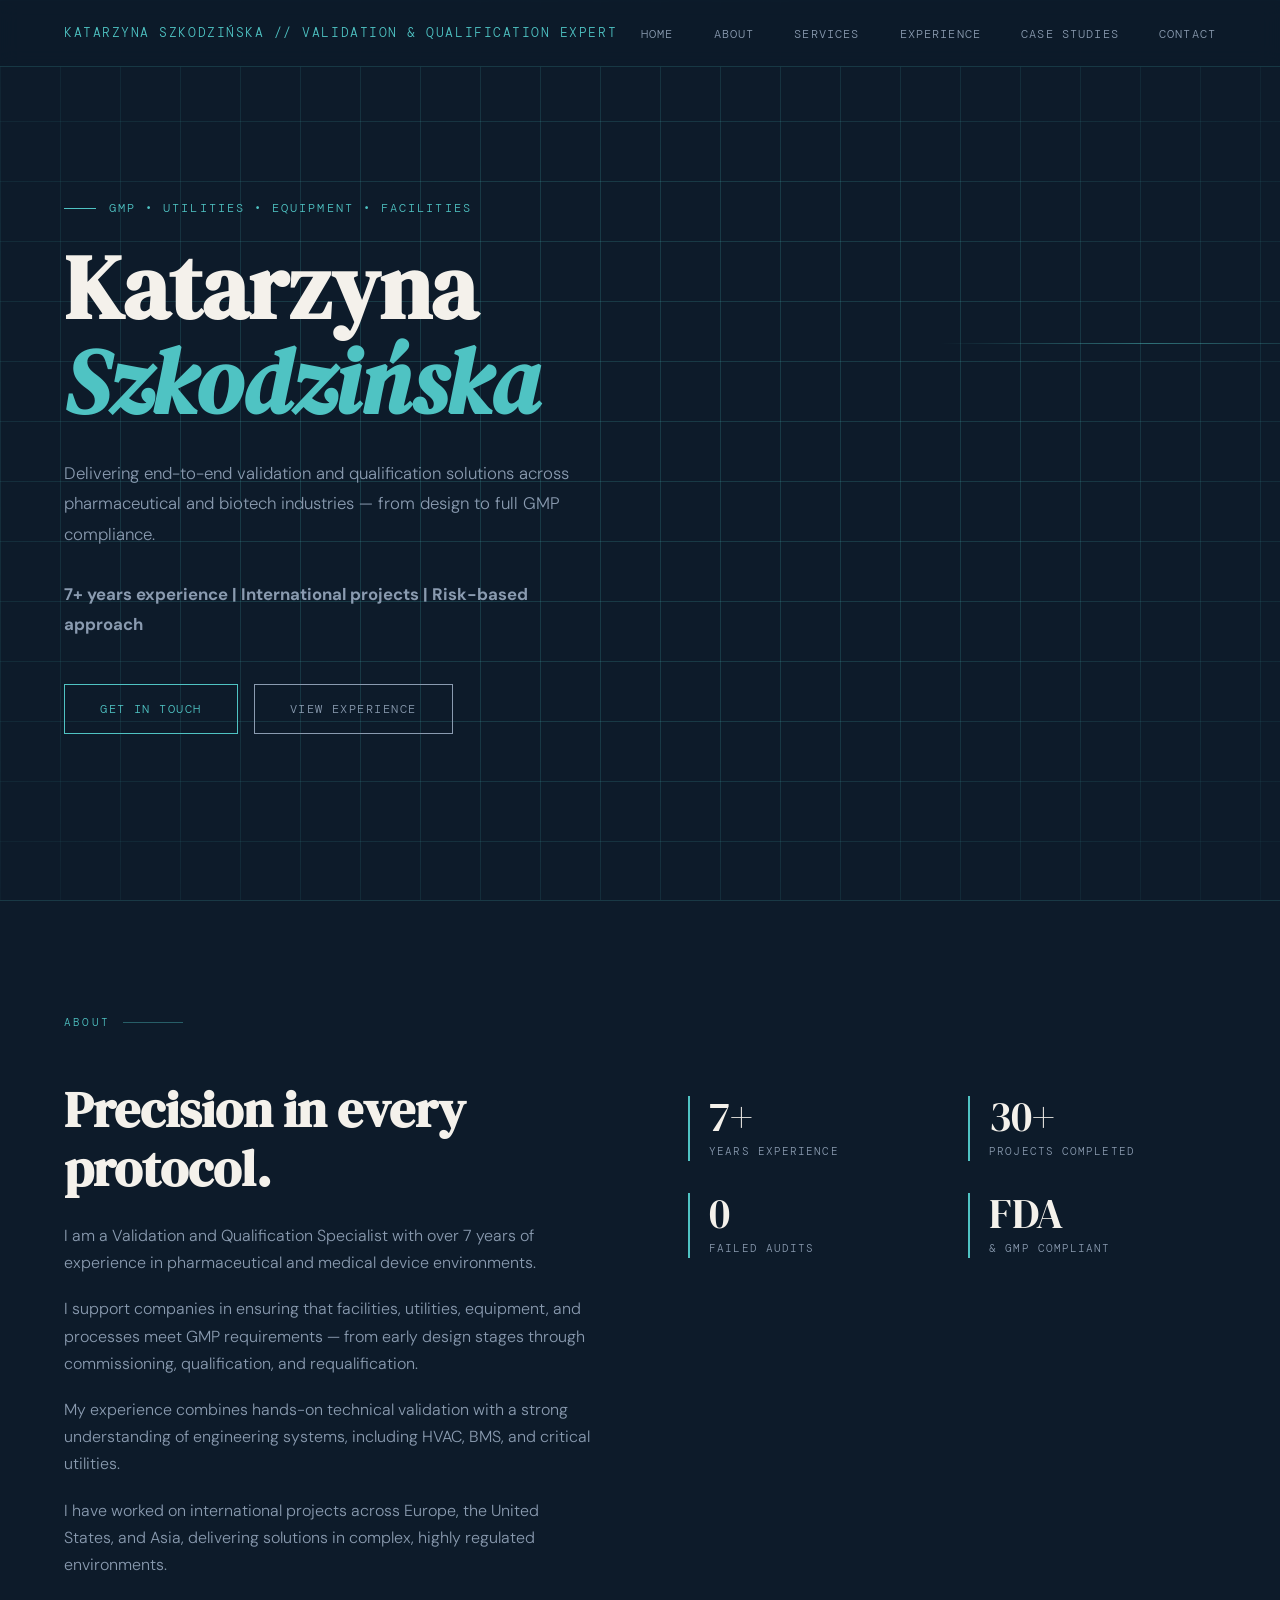
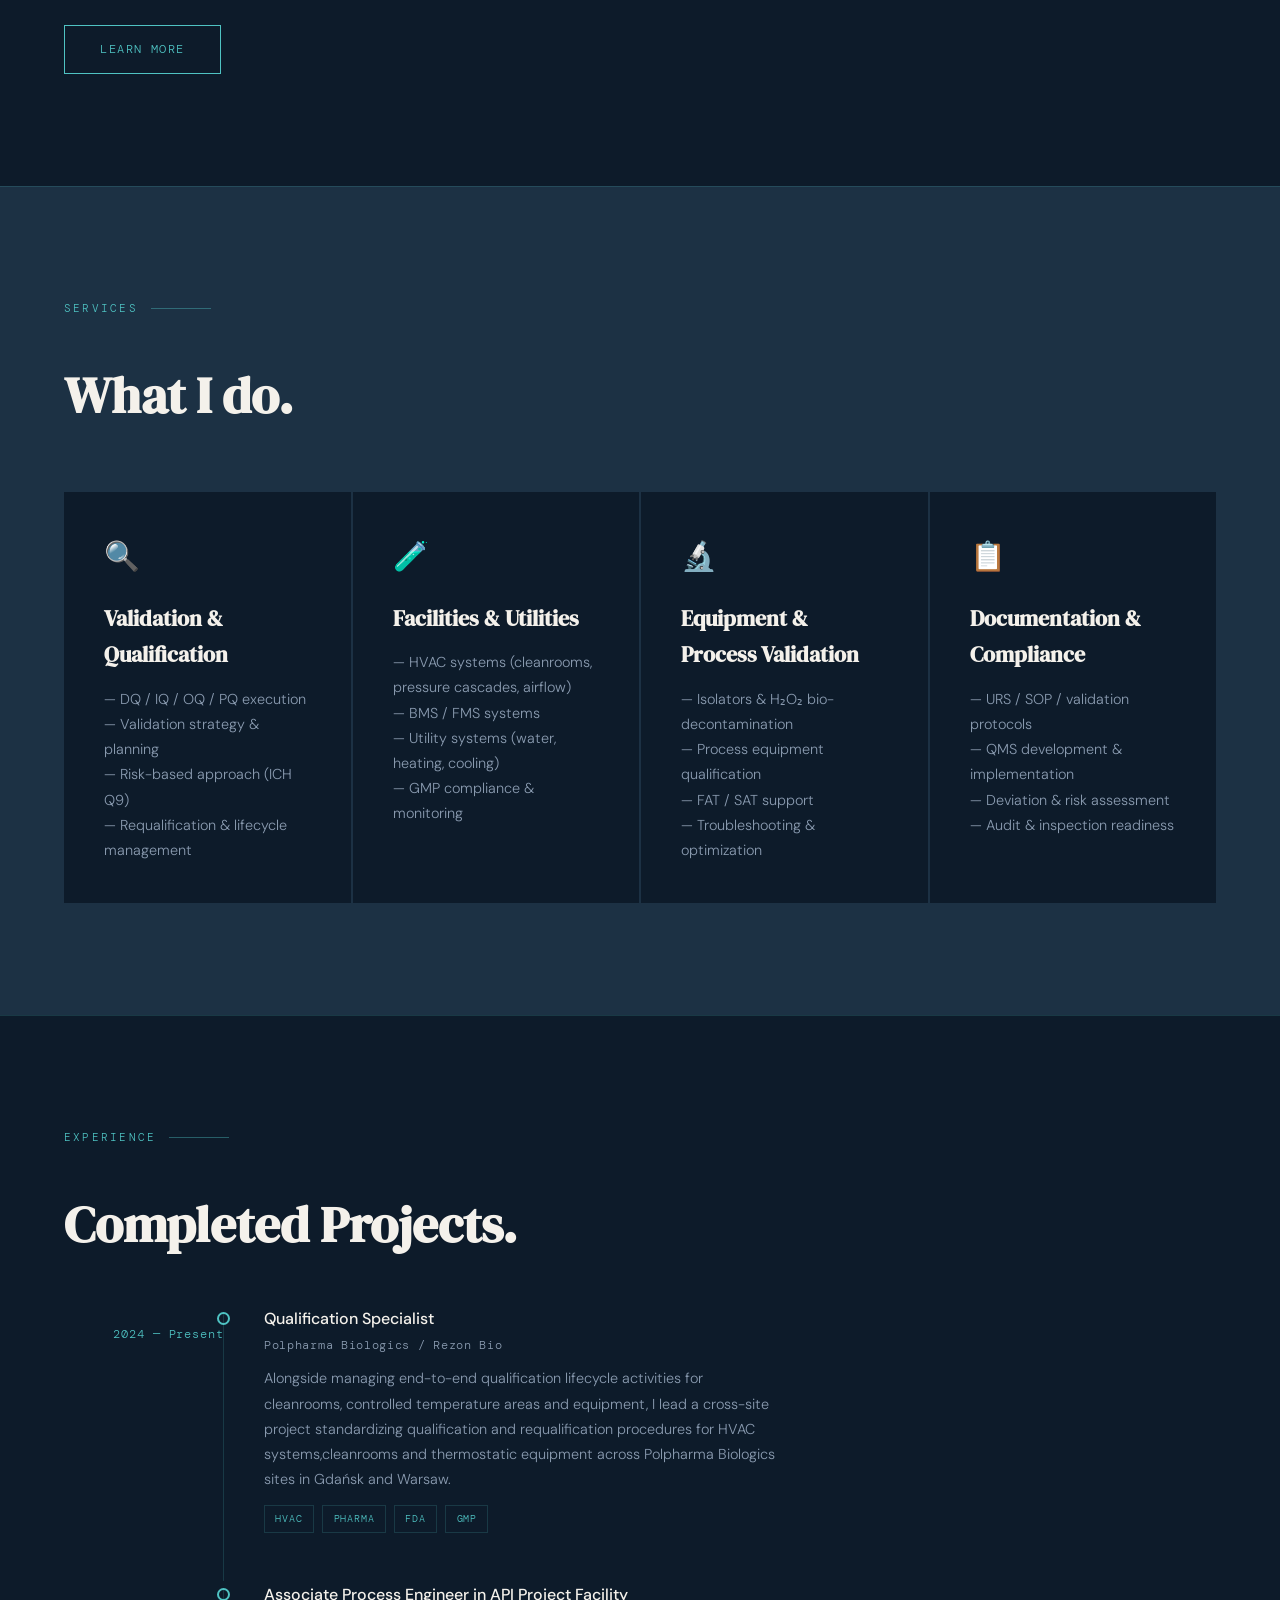
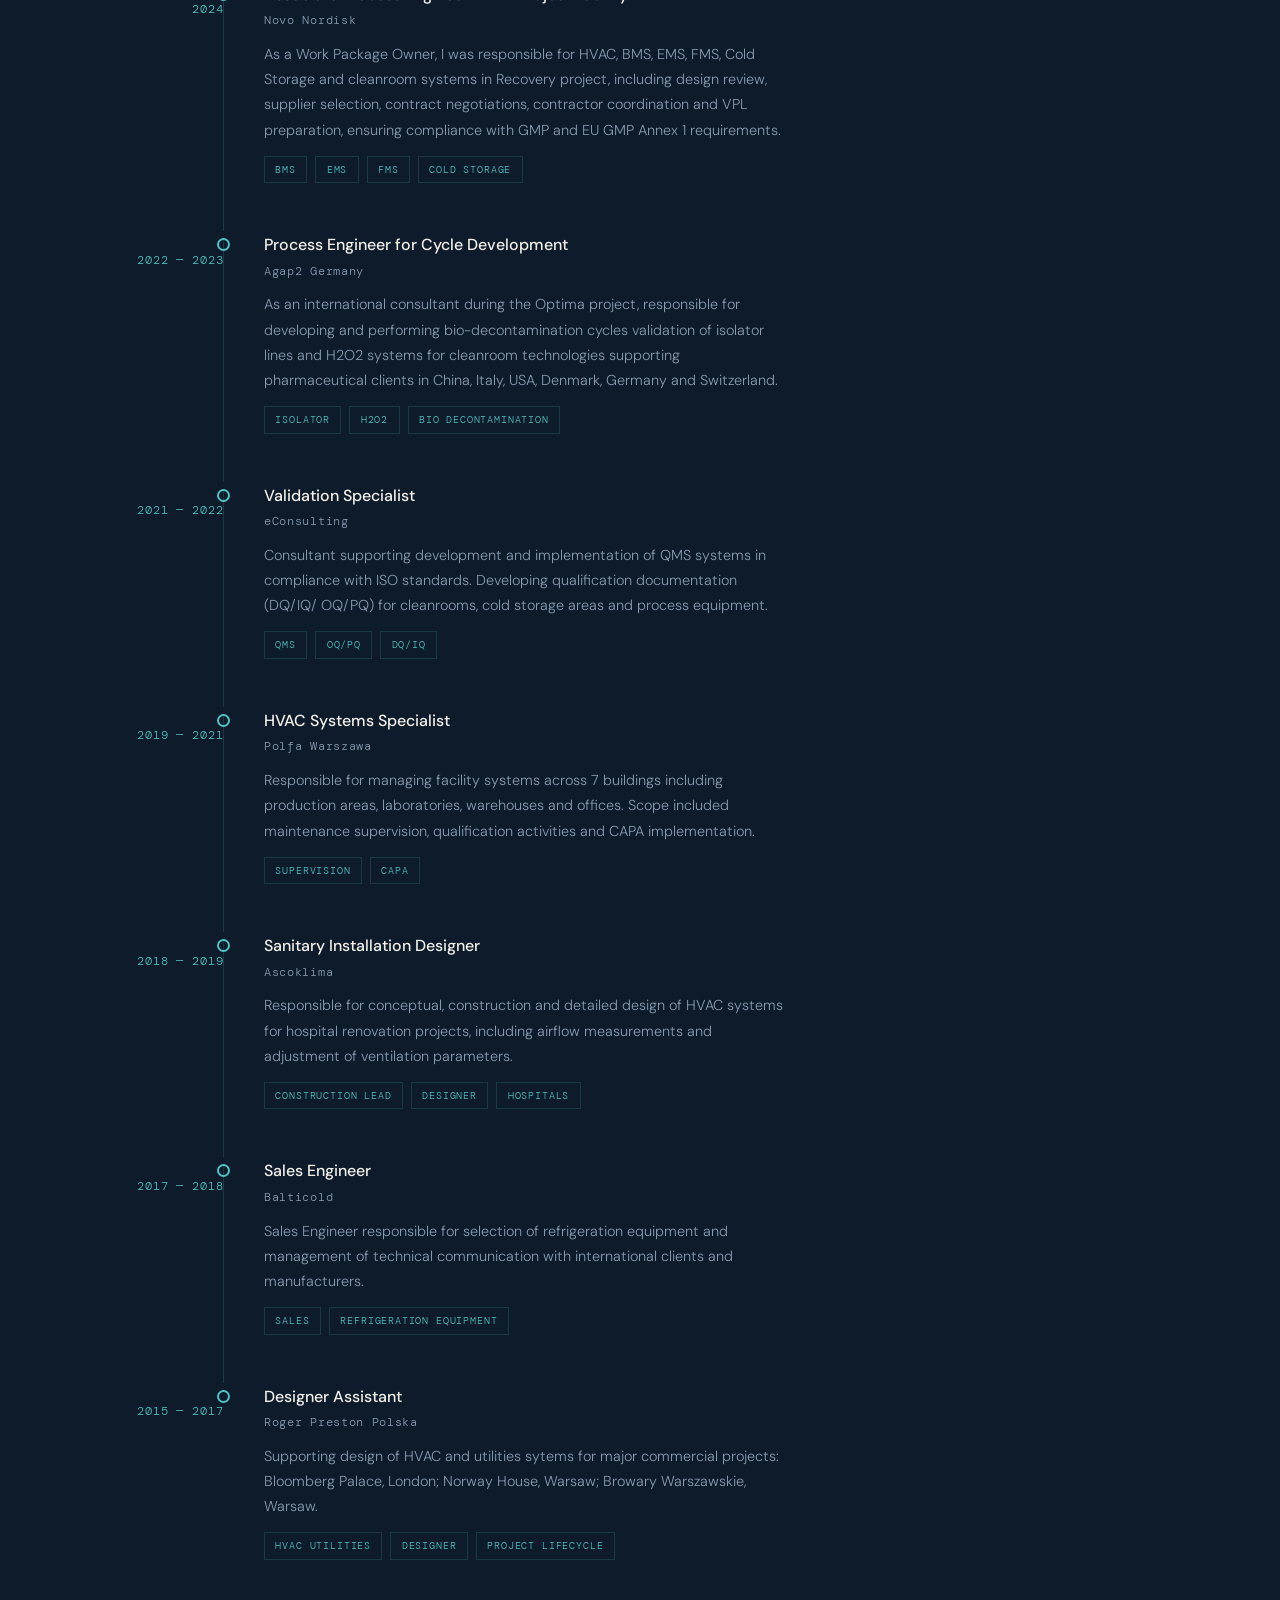
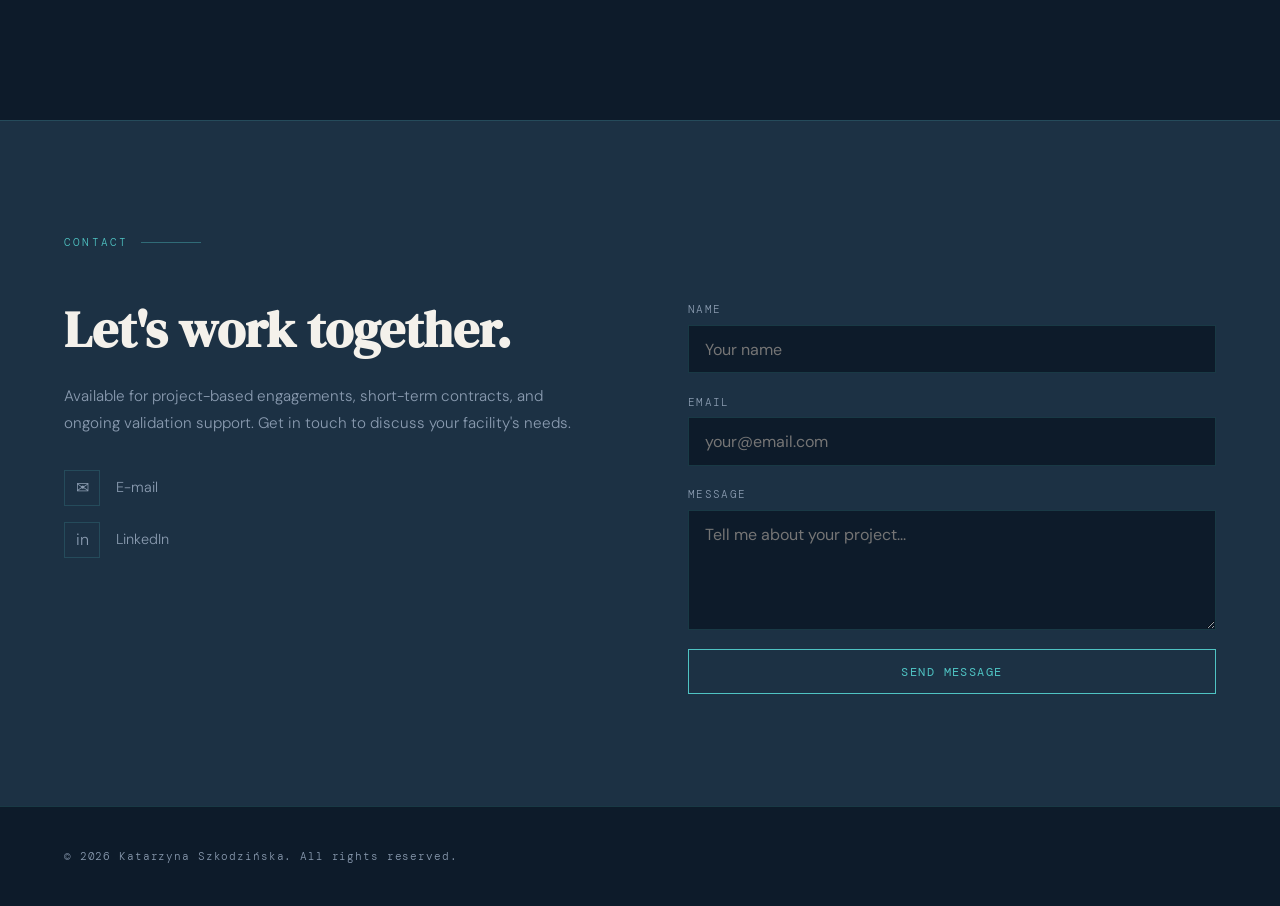
==== index.html @ 0dac53b4 "Update index.html" ====
<!DOCTYPE html>
<html lang="en">
<head>
  <meta charset="UTF-8" />
  <meta name="viewport" content="width=device-width, initial-scale=1.0"/>
  <title>K8 VALIDATE</title>
  <link rel="preconnect" href="https://fonts.googleapis.com">
  <link href="https://fonts.googleapis.com/css2?family=DM+Serif+Display:ital@0;1&family=DM+Mono:wght@300;400;500&family=DM+Sans:wght@300;400;500&display=swap" rel="stylesheet">
  <link rel="stylesheet" href="style.css">
</head>
<body>

  <!-- NAV -->
  <nav id="main-nav">
    <div class="nav-logo">KATARZYNA SZKODZIŃSKA // Validation & Qualification Expert</div>
    <button class="nav-toggle" id="nav-toggle" aria-label="Toggle menu">
      <span></span>
      <span></span>
      <span></span>
    </button>
    <ul id="nav-links">
      <li><a href="index.html"          onclick="closeMenu()">Home</a></li>
      <li><a href="/about"      onclick="closeMenu()">About</a></li>
      <li><a href="index.html#services"   onclick="closeMenu()">Services</a></li>
      <li><a href="index.html#experience" onclick="closeMenu()">Experience</a></li>
      <li><a href="/casestudies"   onclick="closeMenu()">Case Studies</a></li>
      <li><a href="#contact"    onclick="closeMenu()">Contact</a></li>
    </ul>
  </nav>

  <!-- HERO -->
  <section id="hero">
    <div class="hero-grid-bg"></div>
    <div class="hero-accent-line"></div>
    <div class="hero-content">
      <div class="hero-tag">GMP • Utilities • Equipment • Facilities</div>
      <h1>Katarzyna<br><em>Szkodzińska</em></h1>
      <p class="hero-sub">

        Delivering end-to-end validation and qualification solutions across pharmaceutical and biotech industries — from design to full GMP compliance.
        <br><br> <strong> 7+ years experience | International projects | Risk-based approach </strong>

      </p>
      <div class="hero-buttons">
        <a href="#contact"    class="btn">Get in Touch</a>
        <a href="#experience" class="btn btn-ghost">View Experience</a>
      </div>
    </div>
  </section>

  <!-- ABOUT -->
  <section id="about">
    <div class="section-label">About</div>
    <div class="about-layout">
      <div class="about-text fade-in">
        <h2>Precision in every protocol.</h2>
        <p>I am a Validation and Qualification Specialist with over 7 years of experience in pharmaceutical and medical device environments.</p>
        <p>I support companies in ensuring that facilities, utilities, equipment, and processes meet GMP requirements — from early design stages through commissioning, qualification, and requalification.</p>
        <p>My experience combines hands-on technical validation with a strong understanding of engineering systems, including HVAC, BMS, and critical utilities.</p>
        <p>I have worked on international projects across Europe, the United States, and Asia, delivering solutions in complex, highly regulated environments.</p>
        <br>
        <a href="/about" class="btn">Learn more</a>
      </div>
      <div class="about-stats fade-in">
        <div class="stat">
          <div class="stat-number">7+</div>
          <div class="stat-label">Years Experience</div>
        </div>
        <div class="stat">
          <div class="stat-number">30+</div>
          <div class="stat-label">Projects Completed</div>
        </div>
        <div class="stat">
          <div class="stat-number">0</div>
          <div class="stat-label">Failed Audits</div>
        </div>
        <div class="stat">
          <div class="stat-number">FDA</div>
          <div class="stat-label">& GMP Compliant</div>
        </div>
      </div>
    </div>
  </section>

  <!-- SERVICES -->
  <section id="services">
    <div class="section-label">Services</div>
    <h2 class="fade-in">What I do.</h2>
    <br>
    <div class="services-grid">
      <div class="service-card fade-in">
        <div class="service-icon">🔍</div>
        <h3>Validation & Qualification</h3>
        <p>
  — DQ / IQ / OQ / PQ execution <br>
  — Validation strategy & planning <br>
  — Risk-based approach (ICH Q9) <br>
  — Requalification & lifecycle management
</p>
      </div>
      <div class="service-card fade-in">
        <div class="service-icon">🧪</div>
        <h3>Facilities & Utilities</h3>
        <p>
— HVAC systems (cleanrooms, pressure cascades, airflow)<br>
          — BMS / FMS systems<br>
          — Utility systems (water, heating, cooling)<br>
          — GMP compliance & monitoring
        </p>
      </div>
      <div class="service-card fade-in">
        <div class="service-icon">🔬</div>
        <h3>Equipment & Process Validation</h3>
        <p>
— Isolators & H₂O₂ bio-decontamination <br>
          — Process equipment qualification <br>
          — FAT / SAT support <br>
       — Troubleshooting & optimization
          </p>
      </div>
      <div class="service-card fade-in">
        <div class="service-icon">📋</div>
        <h3>Documentation & Compliance</h3>
        <p>
          — URS / SOP / validation protocols <br>
          — QMS development & implementation <br>
          — Deviation & risk assessment <br>
          — Audit & inspection readiness 
        </p>
      </div>
    </div>
  </section>

  <!-- EXPERIENCE -->
  <section id="experience">
    <div class="section-label">Experience</div>
    <h2 class="fade-in">Completed Projects.</h2>
    <br>
    <div class="timeline">

      <div class="timeline-item fade-in">
        <div class="timeline-date"><br>2024 — Present <br></div>
        <div class="timeline-dot"></div>
        <div class="timeline-body">
          <h3>Qualification Specialist</h3>
          <div class="timeline-company">Polpharma Biologics / Rezon Bio</div>
          <p>Alongside managing end-to-end qualification lifecycle activities for cleanrooms, 
            controlled temperature areas and equipment, I lead a cross-site project standardizing 
            qualification and requalification procedures for HVAC systems,cleanrooms and 
            thermostatic equipment across Polpharma Biologics sites in Gdańsk and Warsaw.</p>
          <div class="tags">
            <span class="tag">HVAC</span>
            <span class="tag">Pharma</span>
            <span class="tag">FDA</span>
            <span class="tag">GMP</span>
          </div>
        </div>
      </div>

      <div class="timeline-item fade-in">
        <div class="timeline-date"><br>2024 <br></div>
        <div class="timeline-dot"></div>
        <div class="timeline-body">
          <h3>Associate Process Engineer in API Project Facility</h3>
          <div class="timeline-company">Novo Nordisk</div>
          <p>As a Work Package Owner, I was responsible for HVAC, BMS, EMS, FMS, 
            Cold Storage and cleanroom systems in Recovery project, including design review, 
            supplier selection, contract negotiations, contractor coordination and VPL 
            preparation, ensuring compliance with GMP and EU GMP Annex 1 requirements.</p>
          <div class="tags">
            <span class="tag">BMS</span>
            <span class="tag">EMS</span>
            <span class="tag">FMS</span>
            <span class="tag">Cold Storage</span>
          </div>
        </div>
      </div>

      <div class="timeline-item fade-in">
        <div class="timeline-date"><br>2022 — 2023 <br></div>
        <div class="timeline-dot"></div>
        <div class="timeline-body">
          <h3>Process Engineer for Cycle Development</h3>
          <div class="timeline-company">Agap2 Germany</div>
          <p>As an international consultant during the Optima project, responsible 
            for developing and performing bio-decontamination cycles validation of 
            isolator lines and H2O2 systems for cleanroom technologies supporting 
            pharmaceutical clients in China, Italy, USA, Denmark, Germany and Switzerland.</p>
          <div class="tags">
            <span class="tag">Isolator</span>
            <span class="tag">H2O2</span>
            <span class="tag">Bio Decontamination</span>
          </div>
        </div>
      </div>

      
       <div class="timeline-item fade-in">
        <div class="timeline-date"><br>2021 — 2022 <br></div>
        <div class="timeline-dot"></div>
        <div class="timeline-body">
          <h3>Validation Specialist</h3>
          <div class="timeline-company">eConsulting</div>
          <p>Consultant supporting development and implementation of QMS systems 
            in compliance with ISO standards. Developing qualification documentation 
            (DQ/IQ/ OQ/PQ) for cleanrooms, cold storage areas and process equipment.</p>
          <div class="tags">
            <span class="tag">QMS</span>
            <span class="tag">OQ/PQ</span>
            <span class="tag">DQ/IQ</span>
          </div>
        </div>
      </div>

      <div class="timeline-item fade-in">
        <div class="timeline-date"><br>2019 — 2021 <br></div>
        <div class="timeline-dot"></div>
        <div class="timeline-body">
          <h3>HVAC Systems Specialist</h3>
          <div class="timeline-company">Polfa Warszawa</div>
          <p>Responsible for managing facility systems across 7 buildings including 
            production areas, laboratories, warehouses and offices. Scope included
            maintenance supervision, qualification activities and CAPA implementation.</p>
          <div class="tags">
            <span class="tag">Supervision</span>
            <span class="tag">CAPA</span>
          </div>
        </div>
      </div>

 <div class="timeline-item fade-in">
        <div class="timeline-date"><br>2018 — 2019 <br></div>
        <div class="timeline-dot"></div>
        <div class="timeline-body">
          <h3>Sanitary Installation Designer</h3>
          <div class="timeline-company">Ascoklima</div>
          <p>Responsible for conceptual, construction and detailed design of HVAC 
            systems for hospital renovation projects, including airflow measurements 
            and adjustment of ventilation parameters.</p>
          <div class="tags">
            <span class="tag">Construction Lead</span>
            <span class="tag">Designer</span>
            <span class="tag">Hospitals</span>
          </div>
        </div>
      </div>

      <div class="timeline-item fade-in">
        <div class="timeline-date"><br>2017 — 2018 <br></div>
        <div class="timeline-dot"></div>
        <div class="timeline-body">
          <h3>Sales Engineer</h3>
          <div class="timeline-company">Balticold</div>
          <p>Sales Engineer responsible for selection of refrigeration equipment 
            and management of technical communication with international clients 
            and manufacturers.</p>
          <div class="tags">
            <span class="tag">Sales</span>
            <span class="tag">Refrigeration Equipment</span>
          </div>
        </div>
      </div>

       <div class="timeline-item fade-in">
        <div class="timeline-date"><br>2015 — 2017 <br></div>
        <div class="timeline-dot"></div>
        <div class="timeline-body">
          <h3>Designer Assistant</h3>
          <div class="timeline-company">Roger Preston Polska</div>
          <p>Supporting design of HVAC and utilities sytems for major commercial projects: 
            Bloomberg Palace, London; Norway House, Warsaw; Browary Warszawskie, Warsaw.</p>
          <div class="tags">
            <span class="tag">HVAC Utilities</span>
            <span class="tag">Designer</span>
            <span class="tag">Project Lifecycle</span>
          </div>
        </div>
      </div>
      
    </div>
  </section>

  <!-- CONTACT -->
  <section id="contact">
    <div class="section-label">Contact</div>
    <div class="contact-layout">
      <div class="contact-info fade-in">
        <h2>Let's work together.</h2>
        <p>Available for project-based engagements, short-term contracts, and ongoing validation support. Get in touch to discuss your facility's needs.</p>
        <div class="contact-links">
          <a href="mailto:katarzyna.szkodzinska11@gmail.com" class="contact-link">
            <div class="contact-link-icon">✉</div>
            E-mail
          </a>
       
          <a href="https://www.linkedin.com/in/katarzyna-szkodzi%C5%84ska-644b66b4/" class="contact-link" target="_blank">
            <div class="contact-link-icon">in</div>
            LinkedIn
          </a>
        </div>
      </div>
      <div class="contact-form fade-in">
        <div class="form-group">
          <label for="name">Name</label>
          <input type="text" id="name" placeholder="Your name" />
        </div>
        <div class="form-group">
          <label for="email">Email</label>
          <input type="email" id="email" placeholder="your@email.com" />
        </div>
        <div class="form-group">
          <label for="message">Message</label>
          <textarea id="message" placeholder="Tell me about your project..."></textarea>
        </div>
        <button class="btn" id="send-btn">Send Message</button>
      </div>
    </div>
  </section>

  <!-- FOOTER -->
  <footer>
    <p>© 2026 Katarzyna Szkodzińska. All rights reserved.</p>

  </footer>

  <script>
    // ── Hamburger menu ──
    const toggle = document.getElementById('nav-toggle');
    const nav    = document.getElementById('main-nav');
    const links  = document.getElementById('nav-links');

    toggle.addEventListener('click', () => {
      nav.classList.toggle('open');
      links.classList.toggle('open');
    });

    function closeMenu() {
      nav.classList.remove('open');
      links.classList.remove('open');
    }

    // ── Contact form → mailto ──
    document.getElementById('send-btn').addEventListener('click', function() {
      const name    = document.getElementById('name').value.trim();
      const email   = document.getElementById('email').value.trim();
      const message = document.getElementById('message').value.trim();
      if (!name || !email || !message) { alert('Please fill in all fields.'); return; }
      const subject = encodeURIComponent('Enquiry from ' + name);
      const body    = encodeURIComponent('Name: ' + name + '\nEmail: ' + email + '\n\n' + message);
      window.location.href = 'mailto:you@email.com?subject=' + subject + '&body=' + body;
    });

    // ── Fade-in on scroll ──
    const observer = new IntersectionObserver((entries) => {
      entries.forEach(el => {
        if (el.isIntersecting) el.target.classList.add('visible');
      });
    }, { threshold: 0.1 });

    document.querySelectorAll('.fade-in').forEach(el => observer.observe(el));
  </script>

</body>
</html>
---- style.css ----
/* ============================================
   ALEX MORGAN — VALIDATION CONSULTANT
   style.css
   ============================================ */

/* ── VARIABLES ── */
:root {
  --navy:    #0d1b2a;
  --steel:   #1c3144;
  --accent:  #4fc3c3;
  --accent2: #c8f0ef;
  --offwhite:#f4f1eb;
  --text:    #e8e4dc;
  --muted:   #8a9bb0;
  --rule:    rgba(78,195,195,0.18);
}

/* ── RESET ── */
*, *::before, *::after {
  box-sizing: border-box;
  margin: 0;
  padding: 0;
}

html { scroll-behavior: smooth; }

body {
  background-color: var(--navy);
  color: var(--text);
  font-family: 'DM Sans', sans-serif;
  font-weight: 300;
  line-height: 1.7;
  overflow-x: hidden;
}

/* ── NAV ── */
nav {
  position: fixed;
  top: 0; left: 0; right: 0;
  z-index: 100;
  display: flex;
  justify-content: space-between;
  align-items: center;
  padding: 1.2rem 5vw;
  background: rgba(13,27,42,0.92);
  backdrop-filter: blur(10px);
  border-bottom: 1px solid var(--rule);
}

.nav-logo {
  font-family: 'DM Mono', monospace;
  font-size: 0.8rem;
  letter-spacing: 0.12em;
  color: var(--accent);
  text-transform: uppercase;
  white-space: nowrap;
}

nav ul {
  list-style: none;
  display: flex;
  gap: 2.5rem;
}

nav a {
  font-family: 'DM Mono', monospace;
  font-size: 0.72rem;
  letter-spacing: 0.1em;
  text-transform: uppercase;
  color: var(--muted);
  text-decoration: none;
  transition: color 0.2s;
}

nav a:hover { color: var(--accent); }

/* Hamburger — hidden on desktop */
.nav-toggle {
  display: none;
  flex-direction: column;
  gap: 5px;
  cursor: pointer;
  padding: 4px;
  background: none;
  border: none;
}

.nav-toggle span {
  display: block;
  width: 24px;
  height: 2px;
  background: var(--accent);
  transition: transform 0.3s, opacity 0.3s;
}

/* ── HERO ── */
#hero {
  min-height: 100vh;
  display: flex;
  align-items: center;
  padding: 6rem 5vw 4rem;
  position: relative;
  overflow: hidden;
}

.hero-grid-bg {
  position: absolute;
  inset: 0;
  background-image:
    linear-gradient(var(--rule) 1px, transparent 1px),
    linear-gradient(90deg, var(--rule) 1px, transparent 1px);
  background-size: 60px 60px;
  mask-image: radial-gradient(ellipse 80% 80% at 50% 50%, black 40%, transparent 100%);
  -webkit-mask-image: radial-gradient(ellipse 80% 80% at 50% 50%, black 40%, transparent 100%);
}

.hero-accent-line {
  position: absolute;
  top: 38%;
  right: -80px;
  width: 420px;
  height: 1px;
  background: linear-gradient(90deg, transparent, var(--accent), transparent);
  opacity: 0.5;
}

.hero-content {
  position: relative;
  max-width: 820px;
}

.hero-tag {
  font-family: 'DM Mono', monospace;
  font-size: 0.72rem;
  letter-spacing: 0.18em;
  text-transform: uppercase;
  color: var(--accent);
  margin-bottom: 1.4rem;
  display: flex;
  align-items: center;
  gap: 0.8rem;
}

.hero-tag::before {
  content: '';
  display: inline-block;
  width: 32px;
  height: 1px;
  background: var(--accent);
  flex-shrink: 0;
}

h1 {
  font-family: 'DM Serif Display', serif;
  font-size: clamp(3rem, 7vw, 6.5rem);
  line-height: 1.05;
  color: var(--offwhite);
  margin-bottom: 1.8rem;
}

h1 em {
  font-style: italic;
  color: var(--accent);
}

.hero-sub {
  font-size: 1.05rem;
  color: var(--muted);
  max-width: 540px;
  margin-bottom: 2.8rem;
  line-height: 1.8;
}

.hero-buttons {
  display: flex;
  flex-wrap: wrap;
  gap: 1rem;
}

/* ── BUTTONS ── */
.btn {
  display: inline-block;
  padding: 0.85rem 2.2rem;
  font-family: 'DM Mono', monospace;
  font-size: 0.75rem;
  letter-spacing: 0.12em;
  text-transform: uppercase;
  text-decoration: none;
  border: 1px solid var(--accent);
  color: var(--accent);
  transition: background 0.2s, color 0.2s;
  cursor: pointer;
  background: transparent;
}

.btn:hover {
  background: var(--accent);
  color: var(--navy);
}

.btn-ghost {
  border-color: var(--muted);
  color: var(--muted);
}

.btn-ghost:hover {
  background: var(--muted);
  color: var(--navy);
}

/* ── SECTIONS SHARED ── */
section {
  padding: 7rem 5vw;
  border-top: 1px solid var(--rule);
}

.section-label {
  font-family: 'DM Mono', monospace;
  font-size: 0.7rem;
  letter-spacing: 0.2em;
  text-transform: uppercase;
  color: var(--accent);
  margin-bottom: 3rem;
  display: flex;
  align-items: center;
  gap: 0.8rem;
}

.section-label::after {
  content: '';
  flex: 1;
  max-width: 60px;
  height: 1px;
  background: var(--accent);
  opacity: 0.4;
}

h2 {
  font-family: 'DM Serif Display', serif;
  font-size: clamp(2rem, 4vw, 3.2rem);
  line-height: 1.15;
  color: var(--offwhite);
  margin-bottom: 1.5rem;
}

/* ── ABOUT ── */
.about-layout {
  display: grid;
  grid-template-columns: 1fr 1fr;
  gap: 6rem;
  align-items: start;
}

.about-text p {
  color: var(--muted);
  margin-bottom: 1.2rem;
  font-size: 1rem;
}

.about-text p strong {
  color: var(--text);
  font-weight: 500;
}

.about-stats {
  display: grid;
  grid-template-columns: 1fr 1fr;
  gap: 2rem;
  padding-top: 1rem;
}

.stat {
  border-left: 2px solid var(--accent);
  padding-left: 1.2rem;
}

.stat-number {
  font-family: 'DM Serif Display', serif;
  font-size: 2.6rem;
  color: var(--offwhite);
  line-height: 1;
}

.stat-label {
  font-family: 'DM Mono', monospace;
  font-size: 0.68rem;
  letter-spacing: 0.1em;
  text-transform: uppercase;
  color: var(--muted);
  margin-top: 0.3rem;
}

/* ── SERVICES ── */
#services { background: var(--steel); }

.services-grid {
  display: grid;
  grid-template-columns: repeat(auto-fit, minmax(260px, 1fr));
  gap: 2px;
  margin-top: 1rem;
}

.service-card {
  background: var(--navy);
  padding: 2.5rem;
  position: relative;
  overflow: hidden;
  transition: transform 0.2s;
}

.service-card:hover { transform: translateY(-4px); }

.service-card::before {
  content: '';
  position: absolute;
  top: 0; left: 0; right: 0;
  height: 2px;
  background: linear-gradient(90deg, var(--accent), transparent);
  opacity: 0;
  transition: opacity 0.2s;
}

.service-card:hover::before { opacity: 1; }

.service-icon {
  font-size: 1.8rem;
  margin-bottom: 1.2rem;
}

.service-card h3 {
  font-family: 'DM Serif Display', serif;
  font-size: 1.35rem;
  color: var(--offwhite);
  margin-bottom: 0.8rem;
}

.service-card p {
  font-size: 0.9rem;
  color: var(--muted);
  line-height: 1.75;
}

/* ── EXPERIENCE ── */
.timeline {
  max-width: 720px;
}

.timeline-item {
  display: grid;
  grid-template-columns: 160px 1fr;
  gap: 2.5rem;
  padding-bottom: 3rem;
  position: relative;
}

.timeline-item::after {
  content: '';
  position: absolute;
  left: 159px;
  top: 8px;
  bottom: 0;
  width: 1px;
  background: var(--rule);
}

.timeline-item:last-child::after { display: none; }

.timeline-date {
  font-family: 'DM Mono', monospace;
  font-size: 0.72rem;
  letter-spacing: 0.08em;
  color: var(--accent);
  text-align: right;
  padding-top: 0.2rem;
  line-height: 1.5;
}

.timeline-dot {
  position: absolute;
  left: 153px;
  top: 7px;
  width: 13px;
  height: 13px;
  border-radius: 50%;
  border: 2px solid var(--accent);
  background: var(--navy);
  flex-shrink: 0;
}

.timeline-body h3 {
  font-family: 'DM Sans', sans-serif;
  font-weight: 500;
  font-size: 1rem;
  color: var(--offwhite);
  margin-bottom: 0.2rem;
}

.timeline-company {
  font-family: 'DM Mono', monospace;
  font-size: 0.72rem;
  color: var(--muted);
  letter-spacing: 0.06em;
  margin-bottom: 0.7rem;
}

.timeline-body p {
  font-size: 0.9rem;
  color: var(--muted);
  line-height: 1.75;
}

.tags {
  display: flex;
  flex-wrap: wrap;
  gap: 0.5rem;
  margin-top: 0.8rem;
}

.tag {
  font-family: 'DM Mono', monospace;
  font-size: 0.65rem;
  letter-spacing: 0.08em;
  text-transform: uppercase;
  color: var(--accent);
  border: 1px solid var(--rule);
  padding: 0.25rem 0.65rem;
}

/* ── CONTACT ── */
#contact { background: var(--steel); }

.contact-layout {
  display: grid;
  grid-template-columns: 1fr 1fr;
  gap: 6rem;
  align-items: start;
}

.contact-info p {
  color: var(--muted);
  font-size: 0.95rem;
  margin-bottom: 2rem;
  line-height: 1.8;
}

.contact-links {
  display: flex;
  flex-direction: column;
  gap: 1rem;
}

.contact-link {
  display: flex;
  align-items: center;
  gap: 1rem;
  text-decoration: none;
  color: var(--muted);
  font-size: 0.9rem;
  transition: color 0.2s;
  word-break: break-all;
}

.contact-link:hover { color: var(--accent); }

.contact-link-icon {
  width: 36px;
  height: 36px;
  border: 1px solid var(--rule);
  display: flex;
  align-items: center;
  justify-content: center;
  font-size: 1rem;
  flex-shrink: 0;
}

.contact-form {
  display: flex;
  flex-direction: column;
  gap: 1.2rem;
}

.form-group {
  display: flex;
  flex-direction: column;
  gap: 0.4rem;
}

label {
  font-family: 'DM Mono', monospace;
  font-size: 0.68rem;
  letter-spacing: 0.12em;
  text-transform: uppercase;
  color: var(--muted);
}

input, textarea {
  background: var(--navy);
  border: 1px solid var(--rule);
  color: var(--text);
  font-family: 'DM Sans', sans-serif;
  font-size: 0.9rem;
  padding: 0.8rem 1rem;
  outline: none;
  transition: border-color 0.2s;
  resize: vertical;
  width: 100%;
  /* Prevent iOS zoom on input focus */
  font-size: 16px;
}

input:focus, textarea:focus {
  border-color: var(--accent);
}

textarea { min-height: 120px; }

/* ── FOOTER ── */
footer {
  padding: 2.5rem 5vw;
  border-top: 1px solid var(--rule);
  display: flex;
  justify-content: space-between;
  align-items: center;
  flex-wrap: wrap;
  gap: 0.8rem;
}

footer p {
  font-family: 'DM Mono', monospace;
  font-size: 0.68rem;
  letter-spacing: 0.08em;
  color: var(--muted);
}

/* ── FADE IN ANIMATION ── */
.fade-in {
  opacity: 0;
  transform: translateY(24px);
  transition: opacity 0.6s ease, transform 0.6s ease;
}

.fade-in.visible {
  opacity: 1;
  transform: none;
}

/* ============================================
   RESPONSIVE — TABLET (max 900px)
   ============================================ */
@media (max-width: 900px) {
  .about-layout {
    grid-template-columns: 1fr;
    gap: 3.5rem;
  }

  .contact-layout {
    grid-template-columns: 1fr;
    gap: 3.5rem;
  }
}

/* ============================================
   RESPONSIVE — MOBILE (max 640px)
   ============================================ */
@media (max-width: 640px) {

  /* Nav: show hamburger, hide links by default */
  .nav-toggle {
    display: flex;
  }

  nav ul {
    display: none;
    position: fixed;
    top: 0; left: 0; right: 0; bottom: 0;
    background: rgba(13,27,42,0.98);
    flex-direction: column;
    align-items: center;
    justify-content: center;
    gap: 2.5rem;
    z-index: 99;
  }

  nav ul.open {
    display: flex;
  }

  nav ul li a {
    font-size: 1.1rem;
    letter-spacing: 0.15em;
  }

  /* Close icon when open */
  nav.open .nav-toggle span:nth-child(1) {
    transform: translateY(7px) rotate(45deg);
  }
  nav.open .nav-toggle span:nth-child(2) {
    opacity: 0;
  }
  nav.open .nav-toggle span:nth-child(3) {
    transform: translateY(-7px) rotate(-45deg);
  }

  /* Hero */
  #hero {
    padding: 7rem 5vw 4rem;
    min-height: 100svh;
  }

  .hero-tag { font-size: 0.65rem; }

  .hero-sub { font-size: 0.95rem; }

  .hero-buttons {
    flex-direction: column;
    align-items: flex-start;
  }

  .btn { width: 100%; text-align: center; }

  /* Sections */
  section { padding: 4.5rem 5vw; }

  /* About stats — 2 col still works fine on mobile */
  .about-stats { gap: 1.5rem; }

  .stat-number { font-size: 2rem; }

  /* Timeline — stack vertically */
  .timeline-item {
    grid-template-columns: 1fr;
    gap: 0.4rem;
    padding-bottom: 2.5rem;
    padding-left: 1.2rem;
    border-left: 1px solid var(--rule);
  }

  .timeline-item::after { display: none; }

  .timeline-dot {
    display: block;
    position: absolute;
    left: -7px;
    top: 4px;
    width: 12px;
    height: 12px;
  }

  .timeline-date {
    text-align: left;
    font-size: 0.68rem;
  }

  /* Footer */
  footer {
    flex-direction: column;
    align-items: flex-start;
    gap: 0.4rem;
  }
}
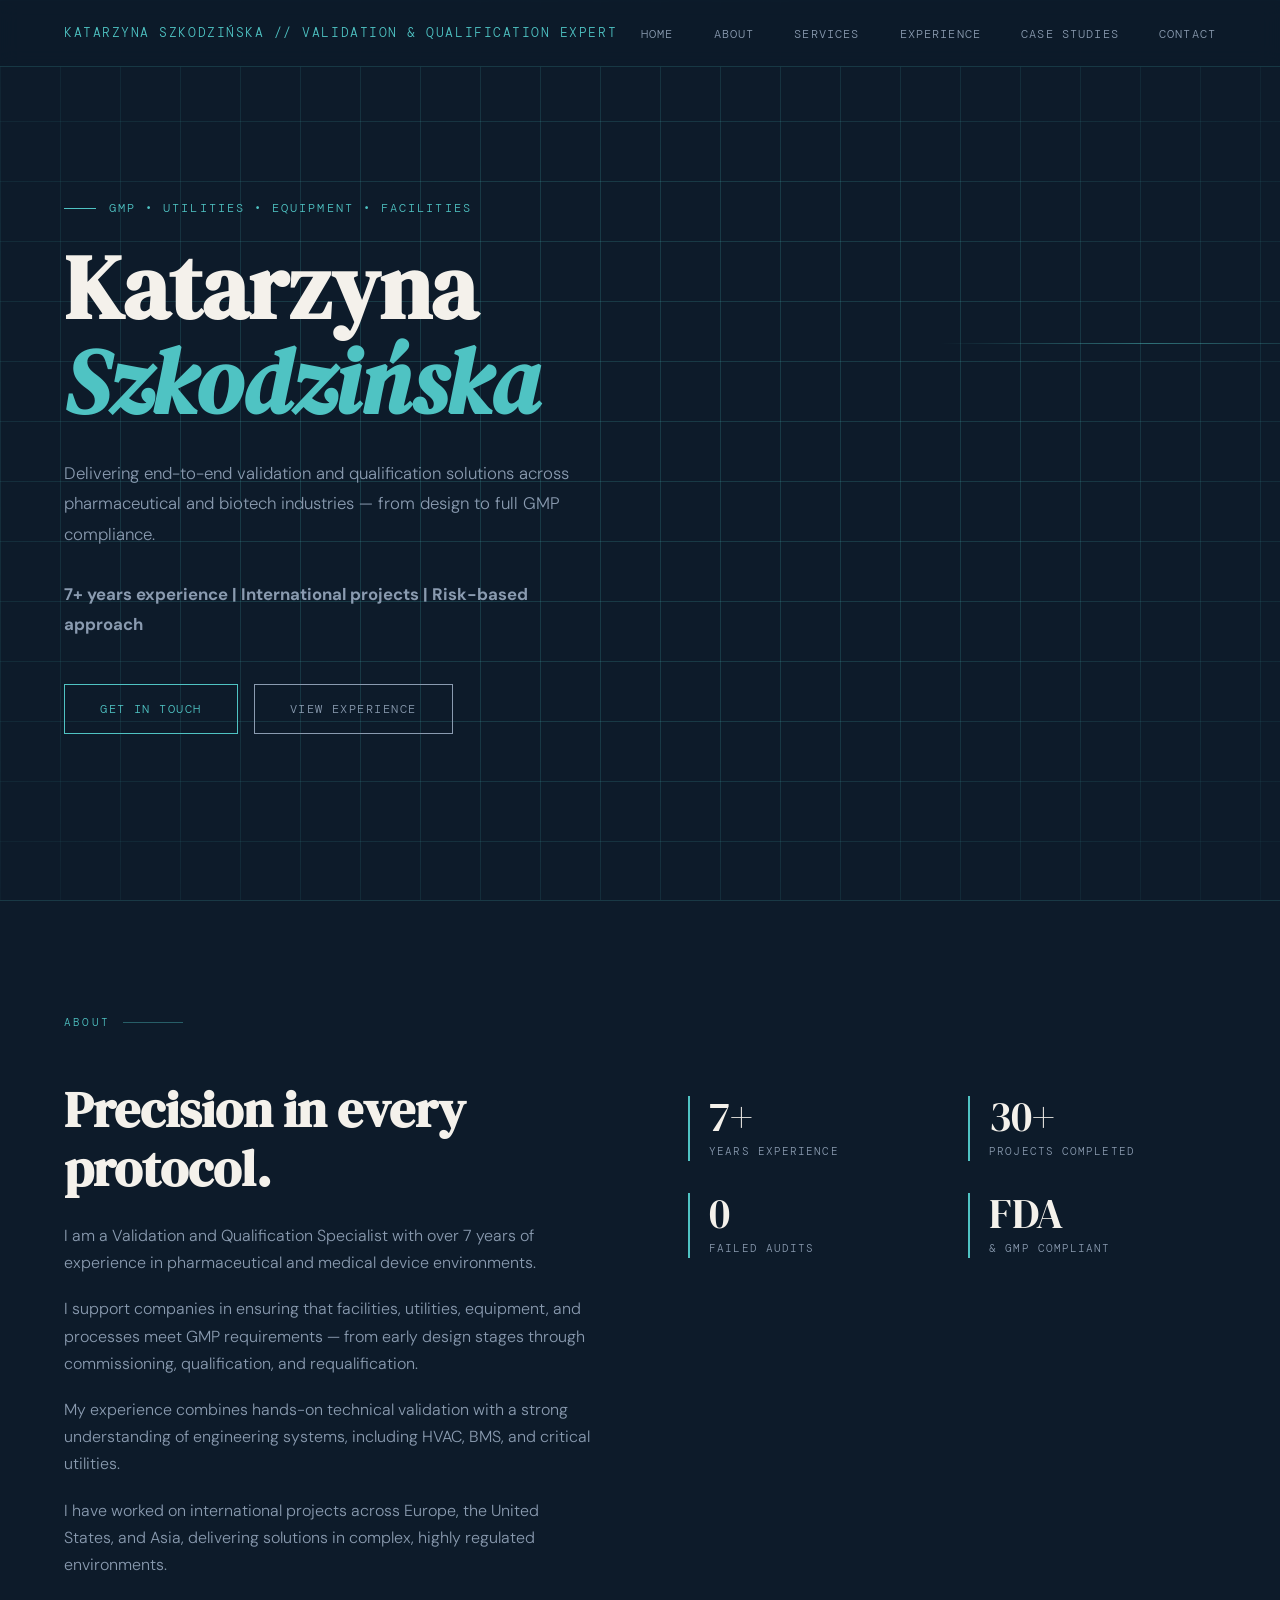
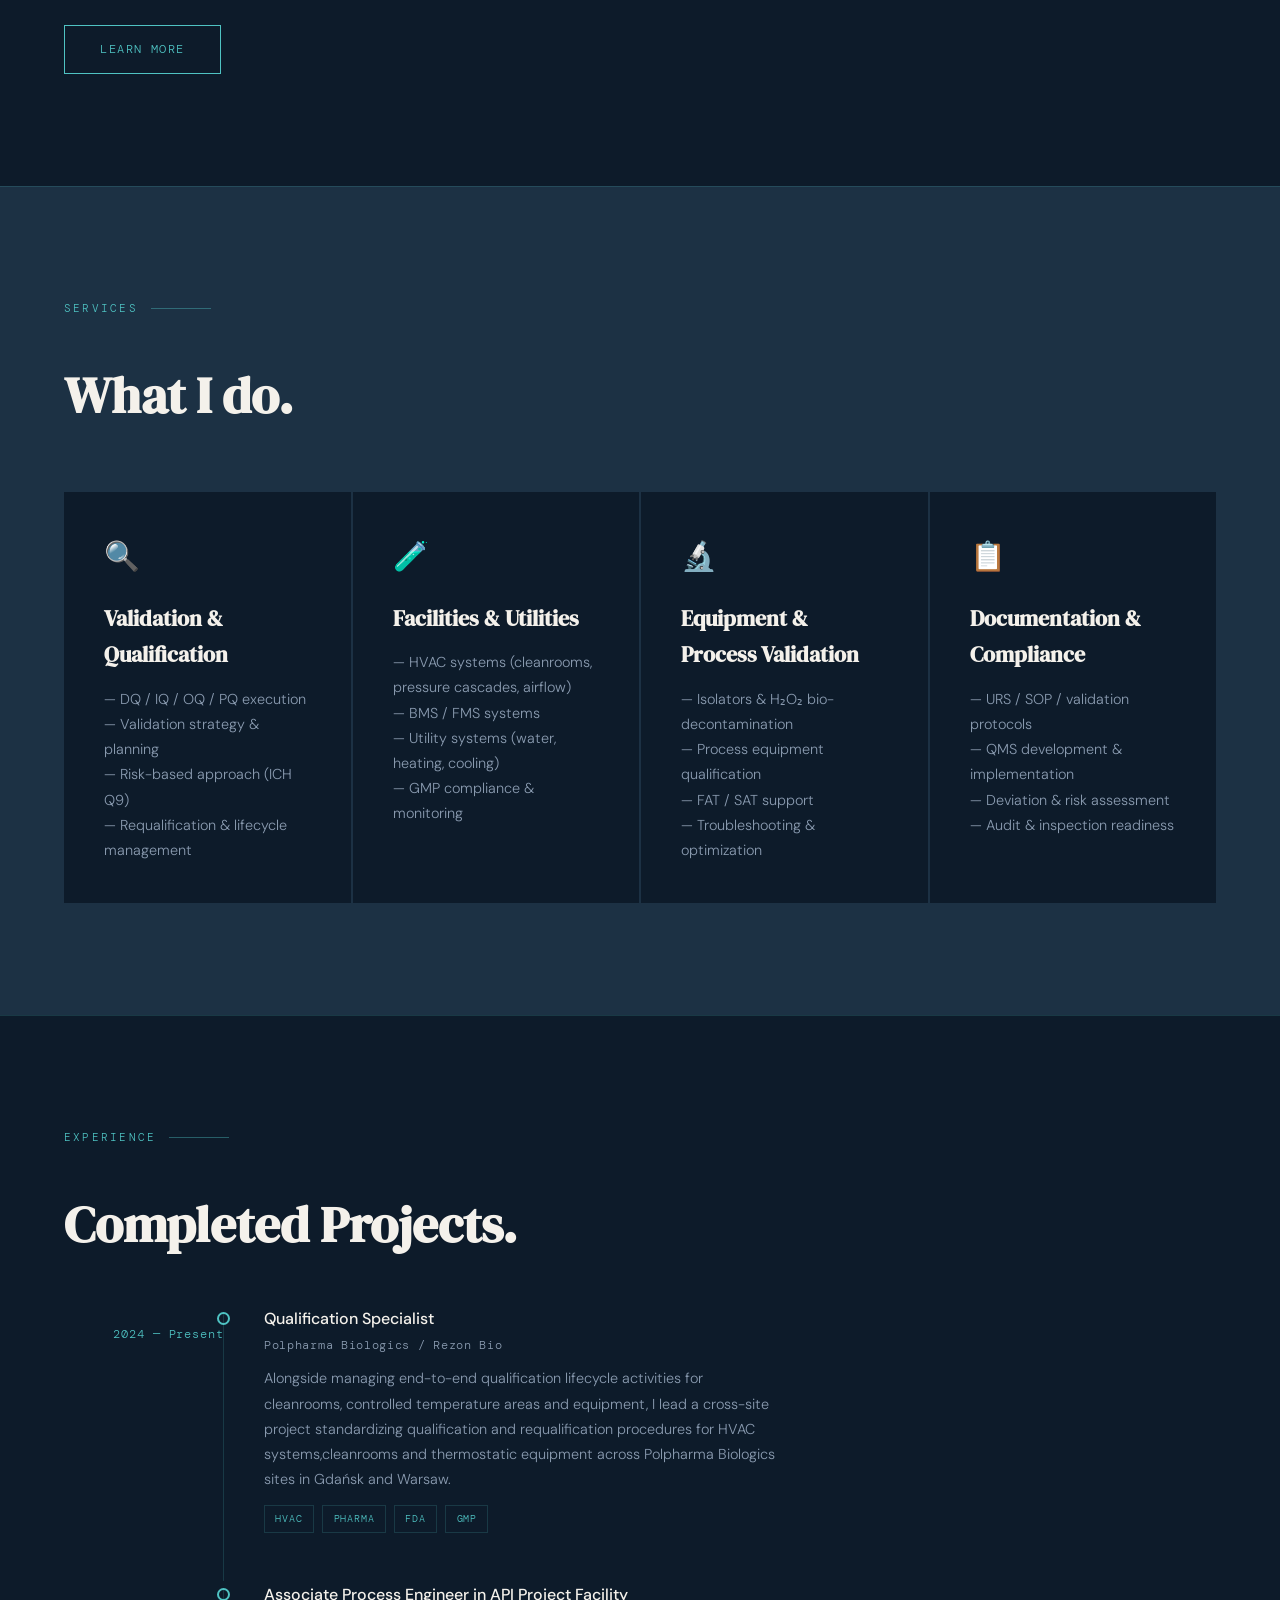
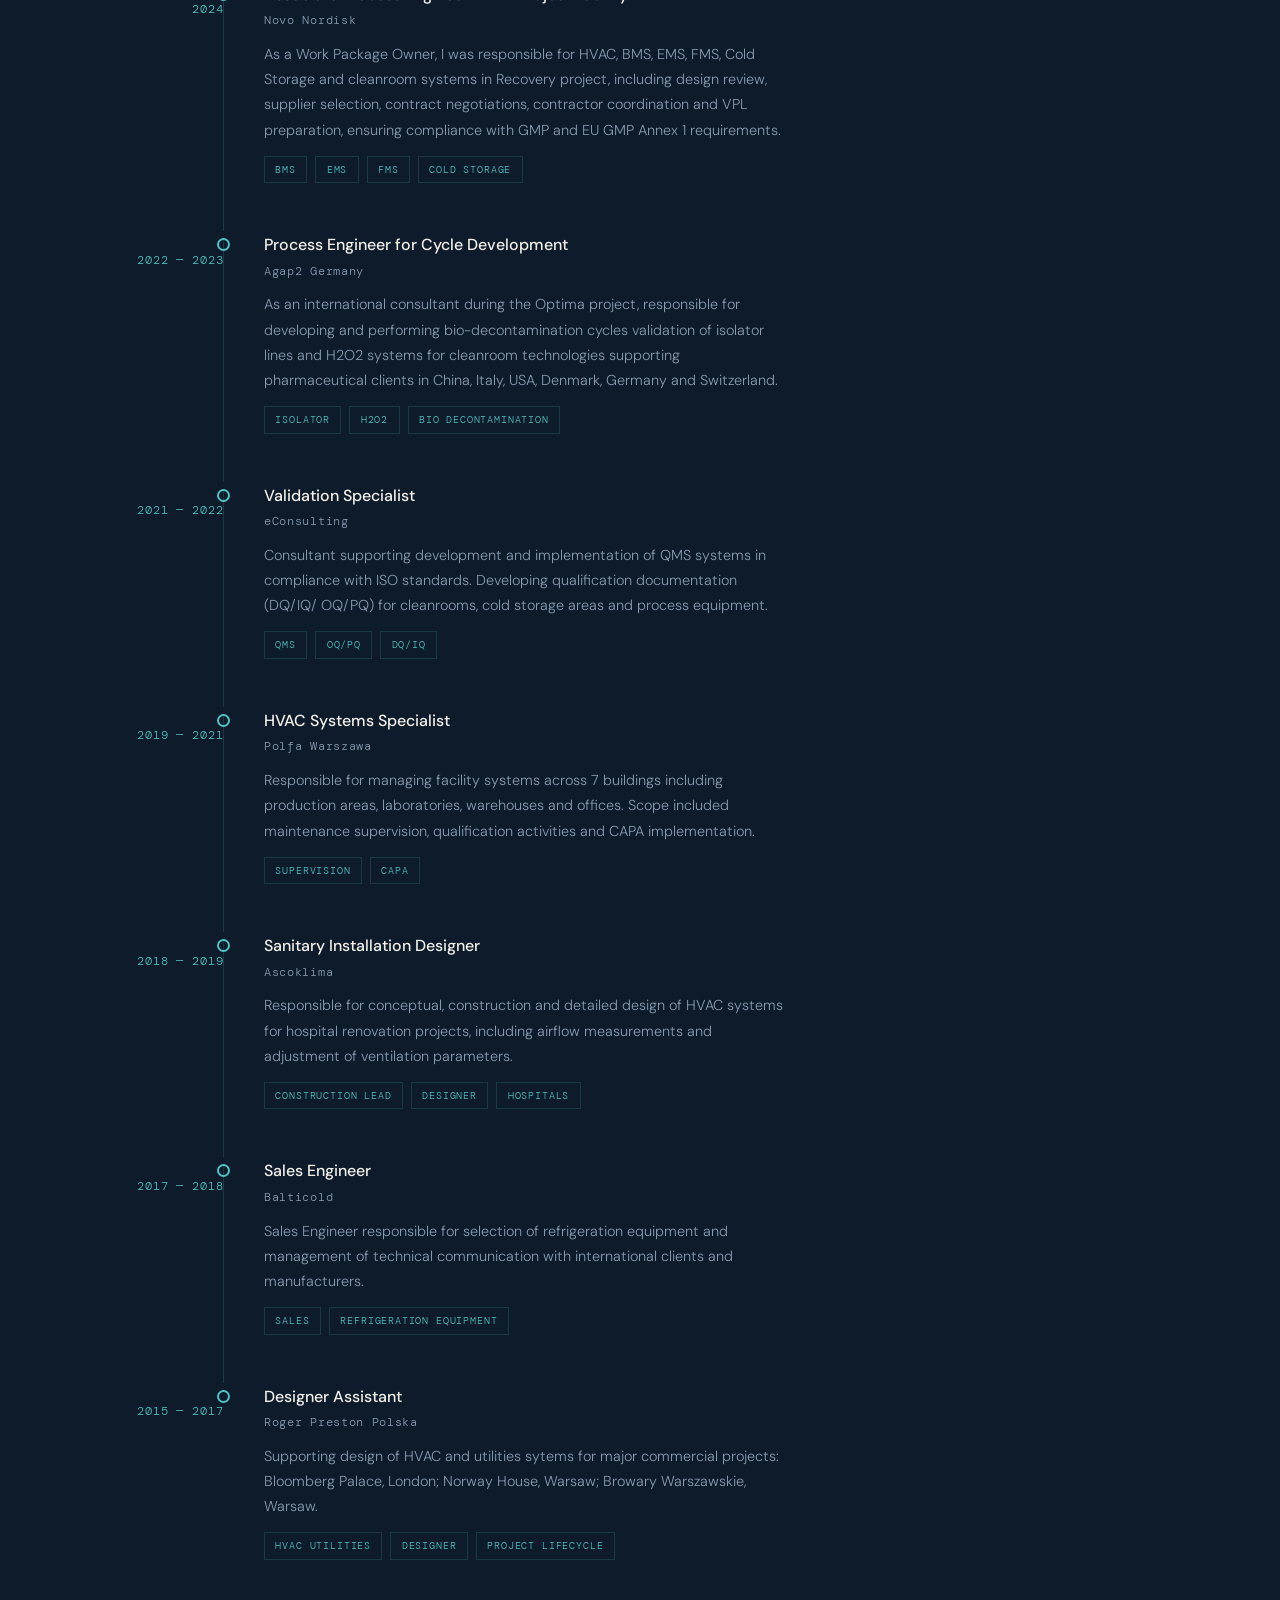
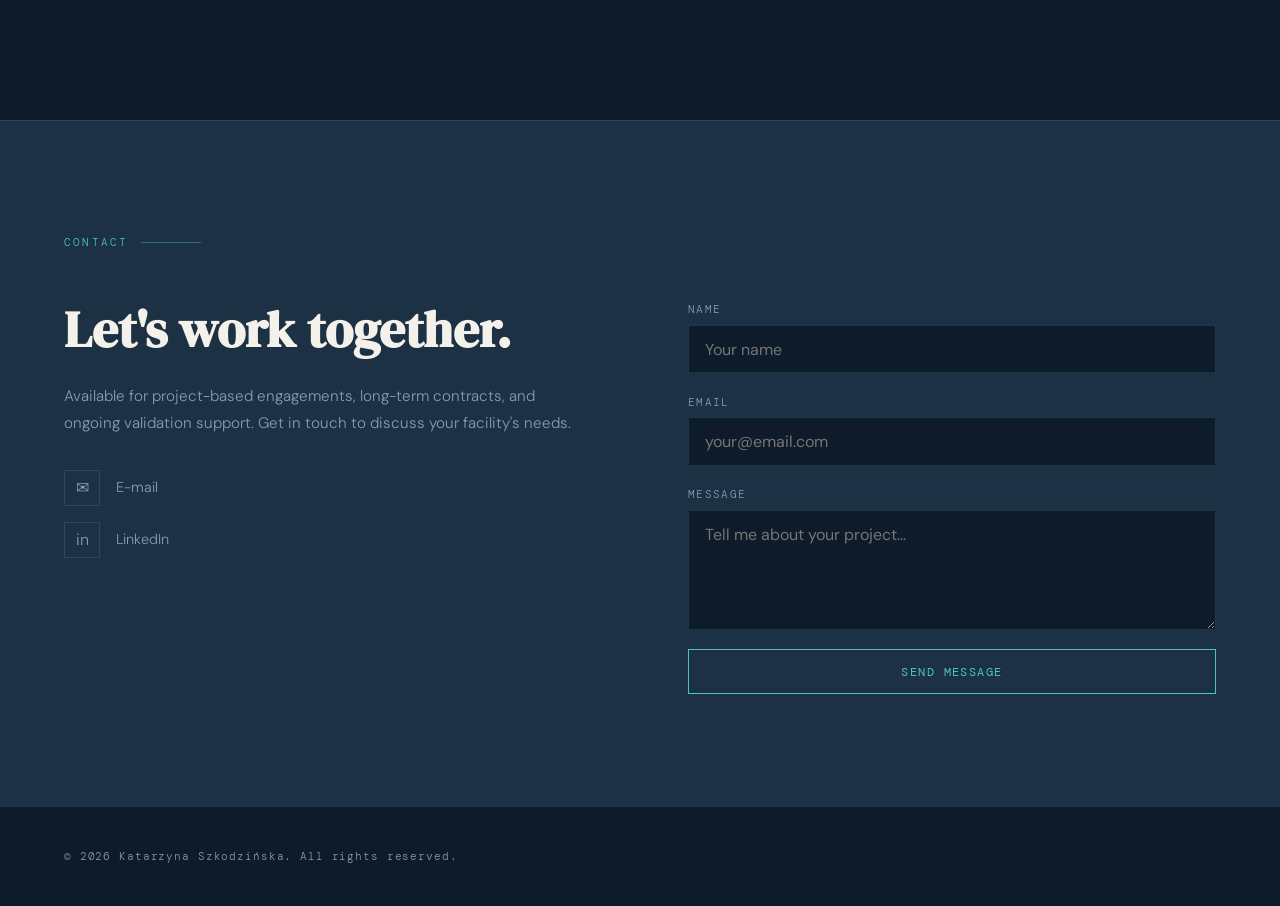
==== commit ad3f20ef: "Update index.html" ====
--- a/index.html
+++ b/index.html
@@ -286,7 +286,7 @@
     <div class="contact-layout">
       <div class="contact-info fade-in">
         <h2>Let's work together.</h2>
-        <p>Available for project-based engagements, short-term contracts, and ongoing validation support. Get in touch to discuss your facility's needs.</p>
+        <p>Available for project-based engagements, long-term contracts, and ongoing validation support. Get in touch to discuss your facility's needs.</p>
         <div class="contact-links">
           <a href="mailto:katarzyna.szkodzinska11@gmail.com" class="contact-link">
             <div class="contact-link-icon">✉</div>
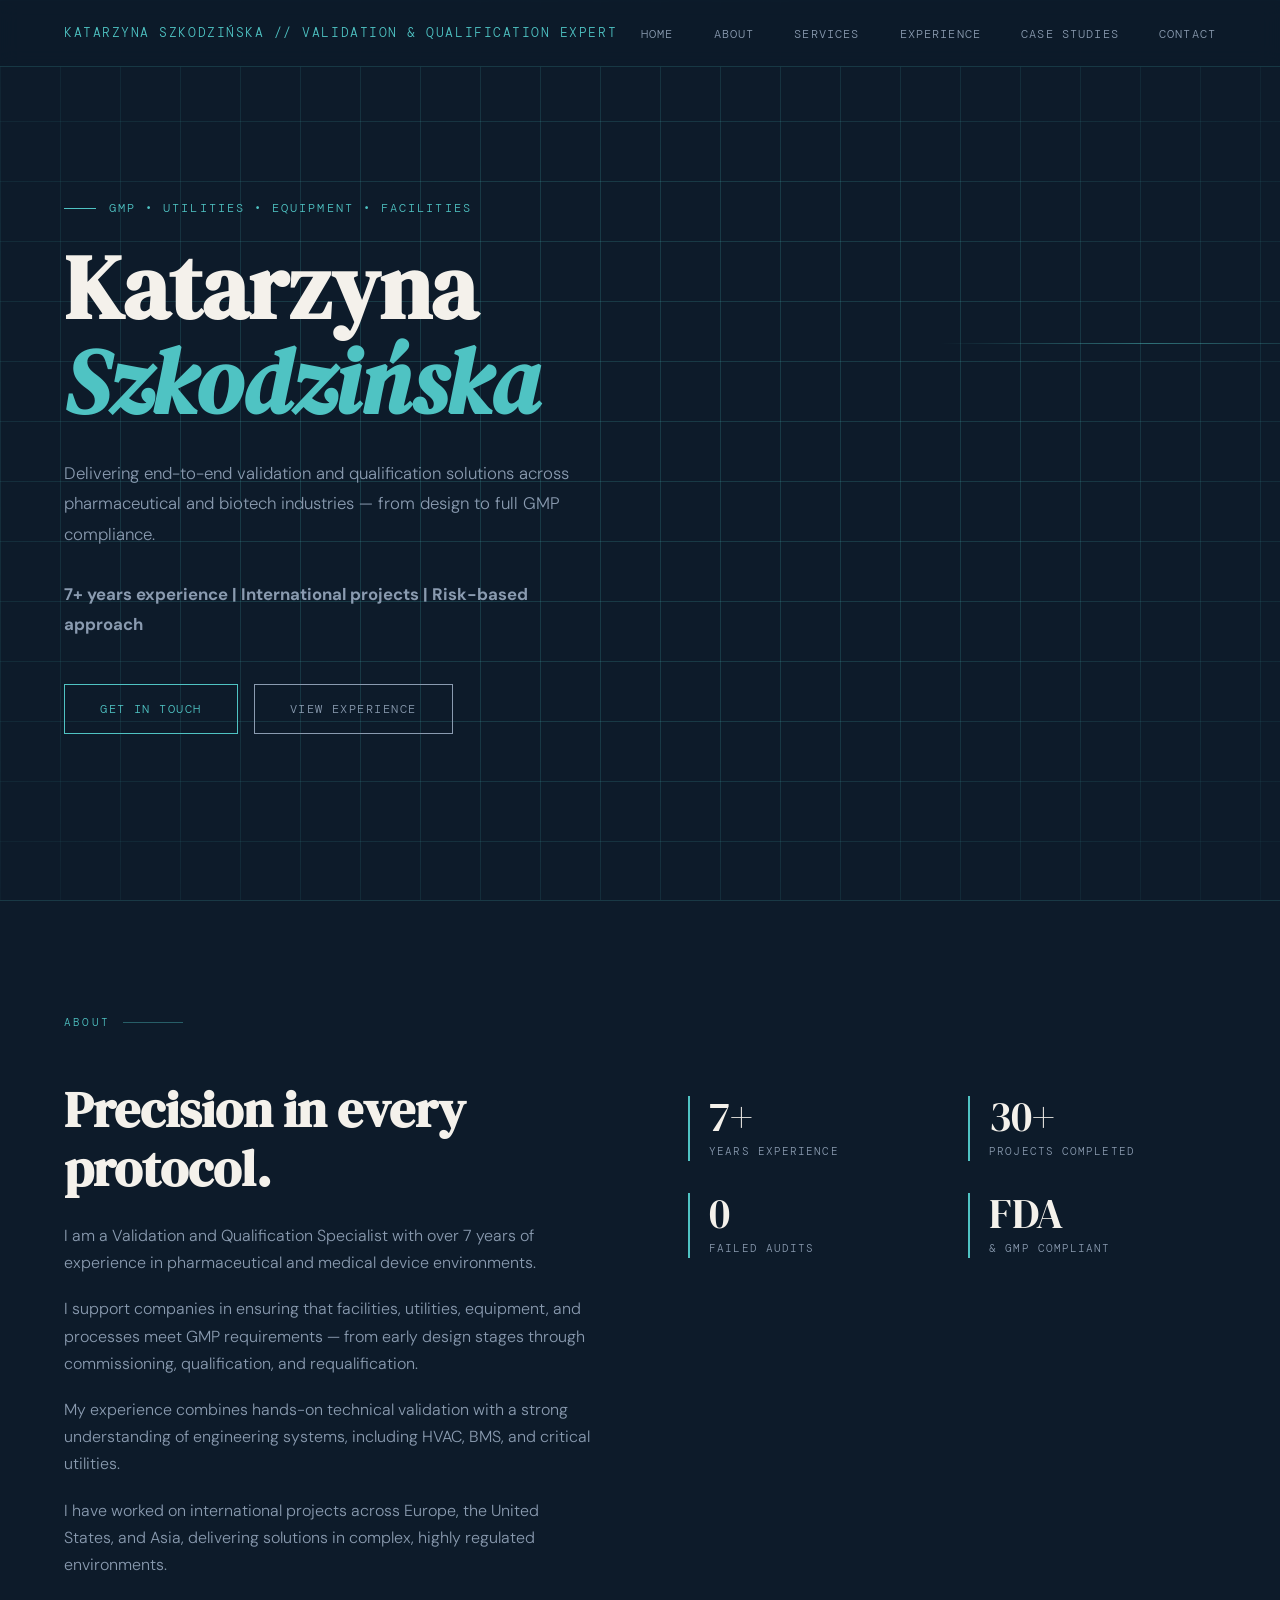
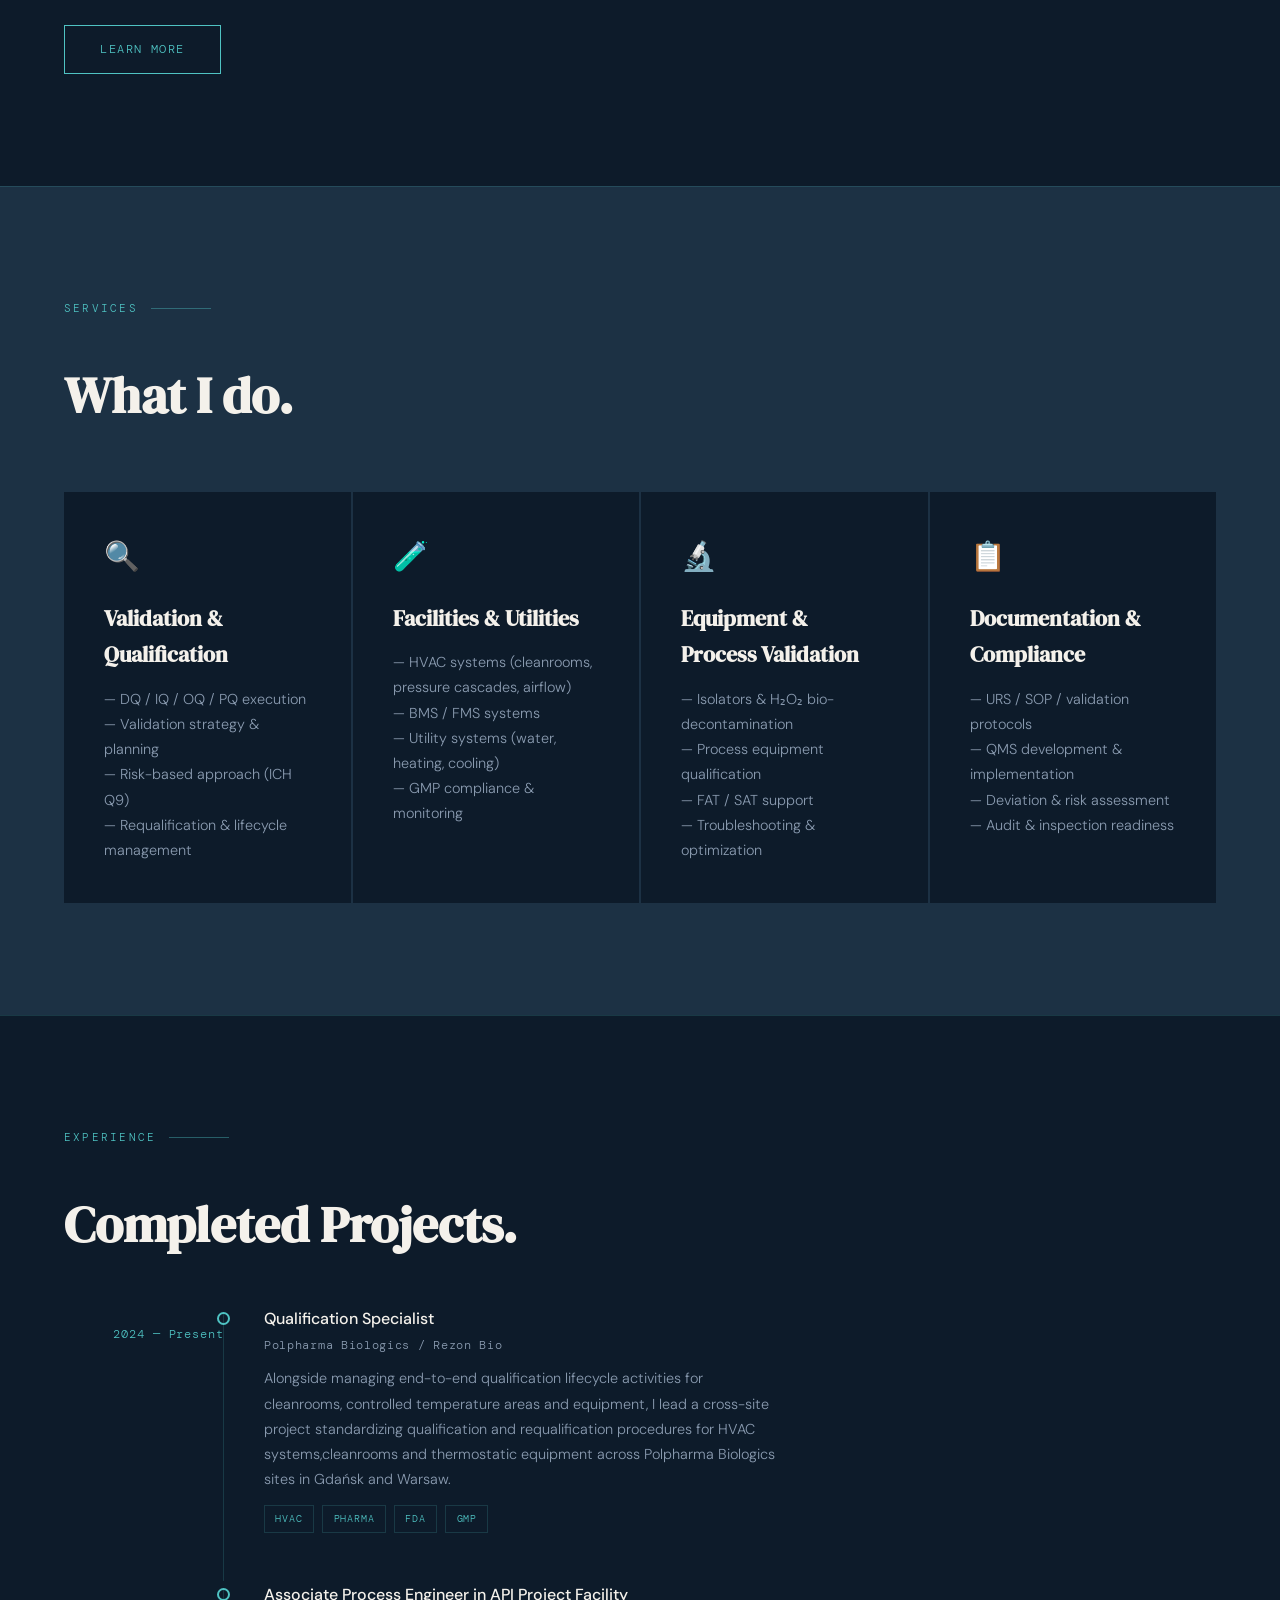
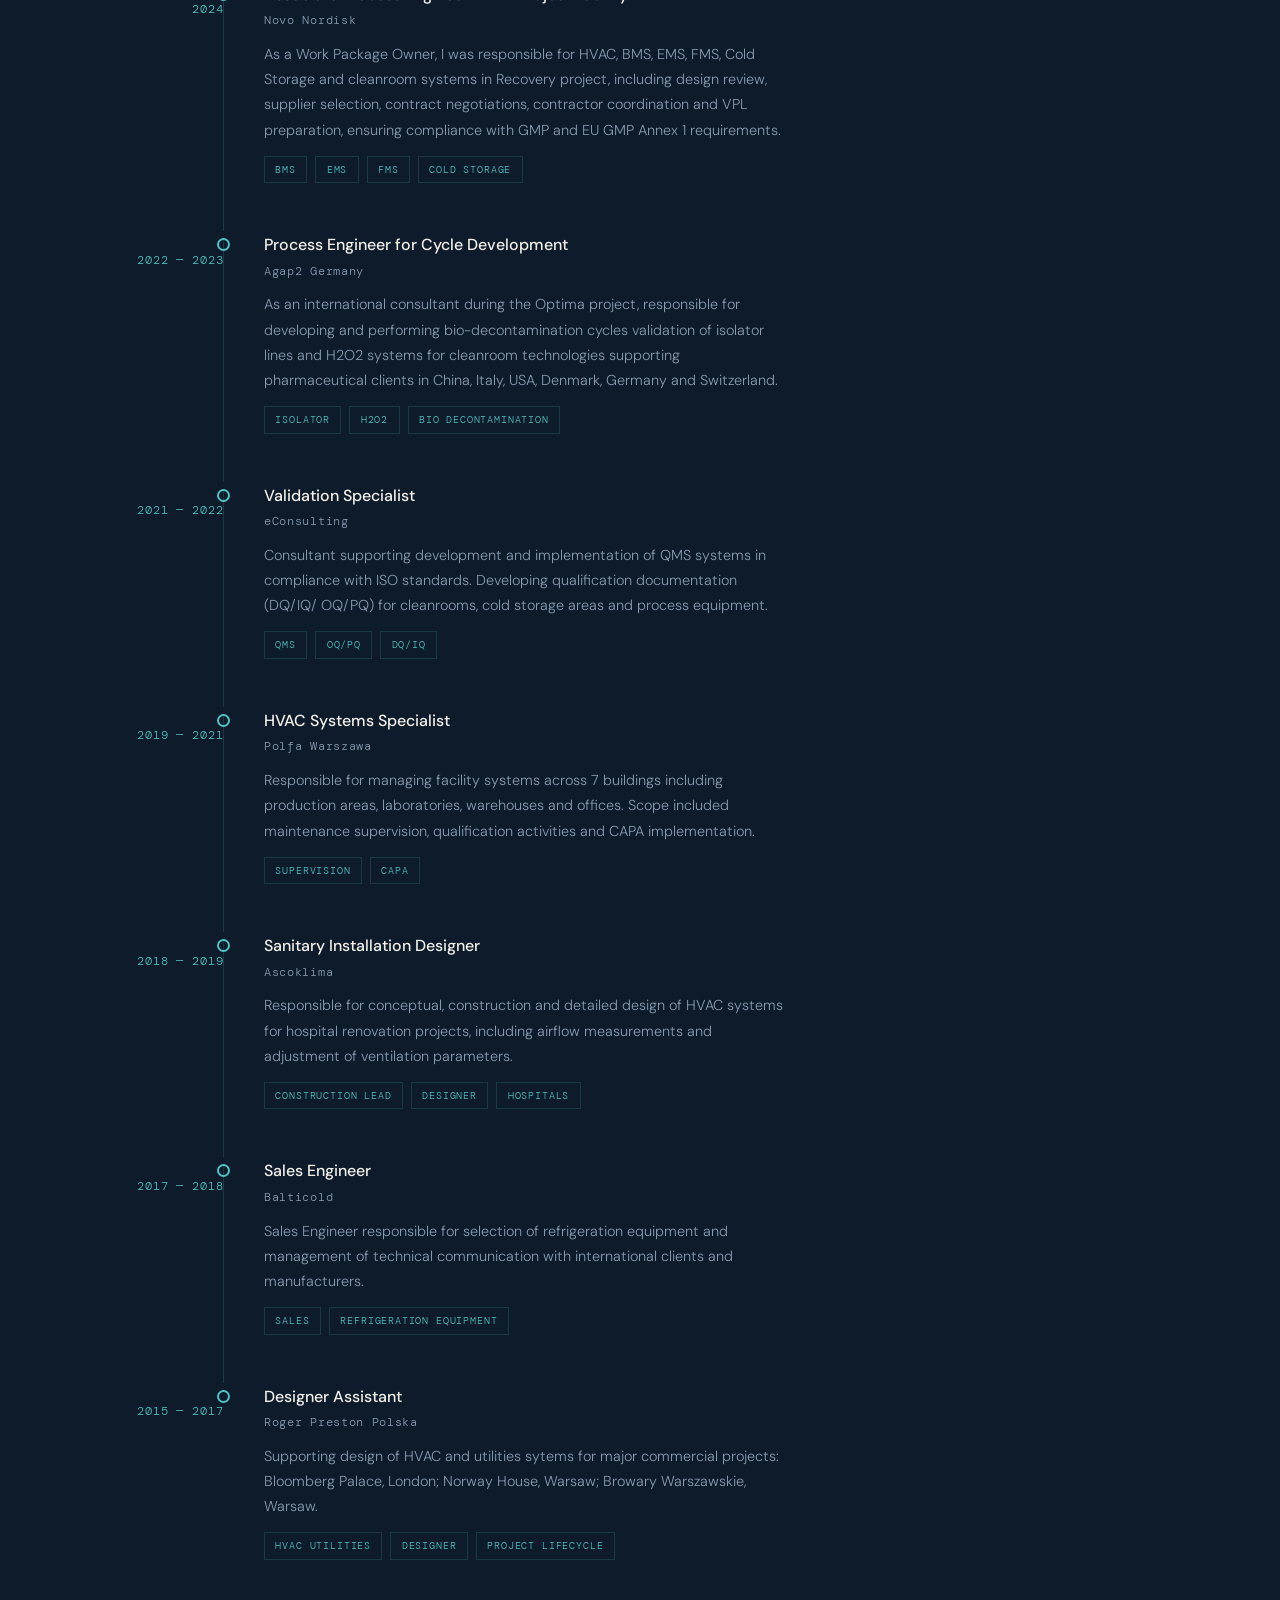
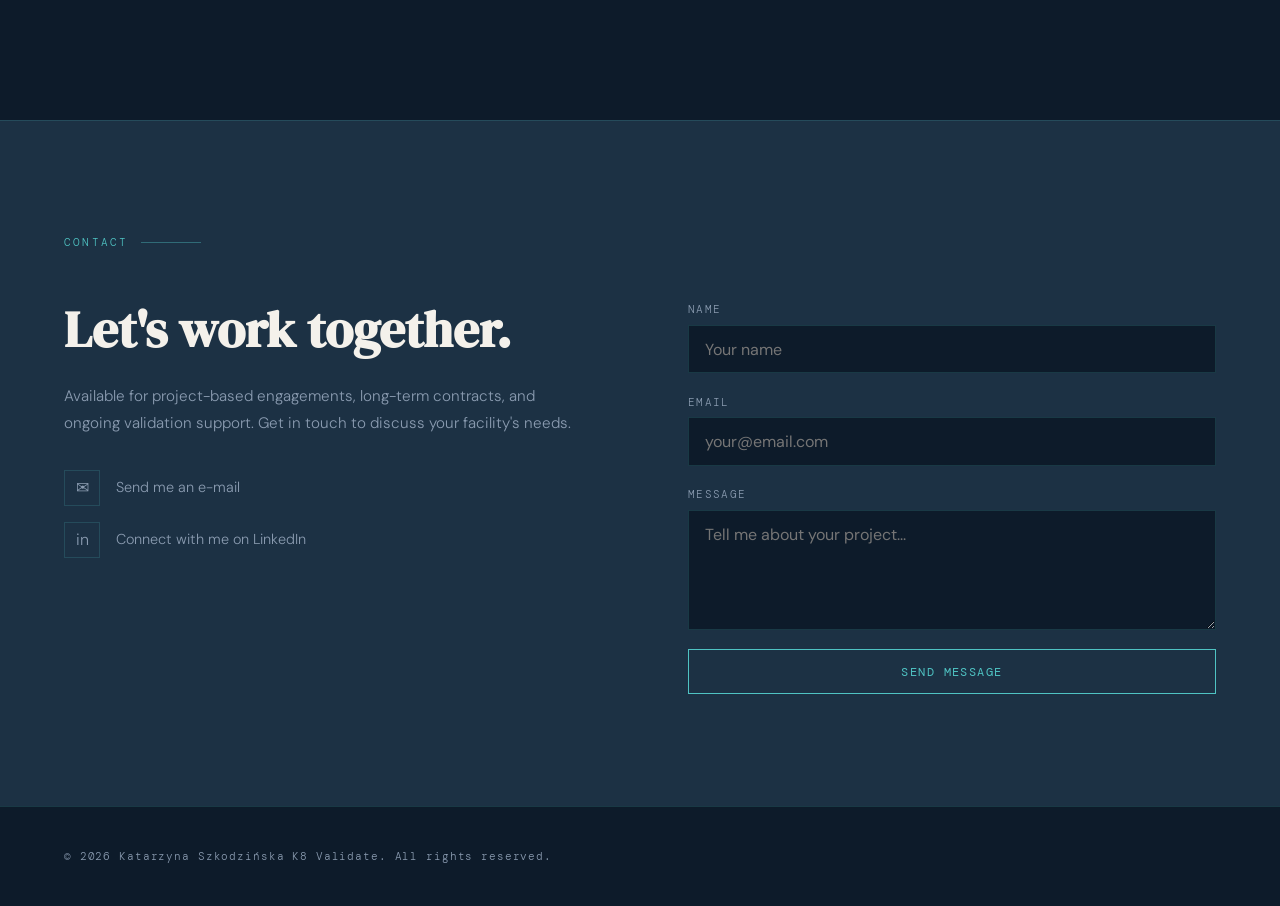
==== commit 134cc8b5: "Update index.html" ====
--- a/index.html
+++ b/index.html
@@ -1,6 +1,7 @@
 <!DOCTYPE html>
 <html lang="en">
 <head>
+  <link rel="icon" type="image/png" href="assets/favicon.png">
   <meta charset="UTF-8" />
   <meta name="viewport" content="width=device-width, initial-scale=1.0"/>
   <title>K8 VALIDATE</title>
@@ -290,12 +291,12 @@
         <div class="contact-links">
           <a href="mailto:katarzyna.szkodzinska11@gmail.com" class="contact-link">
             <div class="contact-link-icon">✉</div>
-            E-mail
+            Send me an e-mail
           </a>
        
           <a href="https://www.linkedin.com/in/katarzyna-szkodzi%C5%84ska-644b66b4/" class="contact-link" target="_blank">
             <div class="contact-link-icon">in</div>
-            LinkedIn
+            Connect with me on LinkedIn
           </a>
         </div>
       </div>
@@ -319,7 +320,7 @@
 
   <!-- FOOTER -->
   <footer>
-    <p>© 2026 Katarzyna Szkodzińska. All rights reserved.</p>
+    <p>© 2026 Katarzyna Szkodzińska K8 Validate. All rights reserved.</p>
 
   </footer>
 
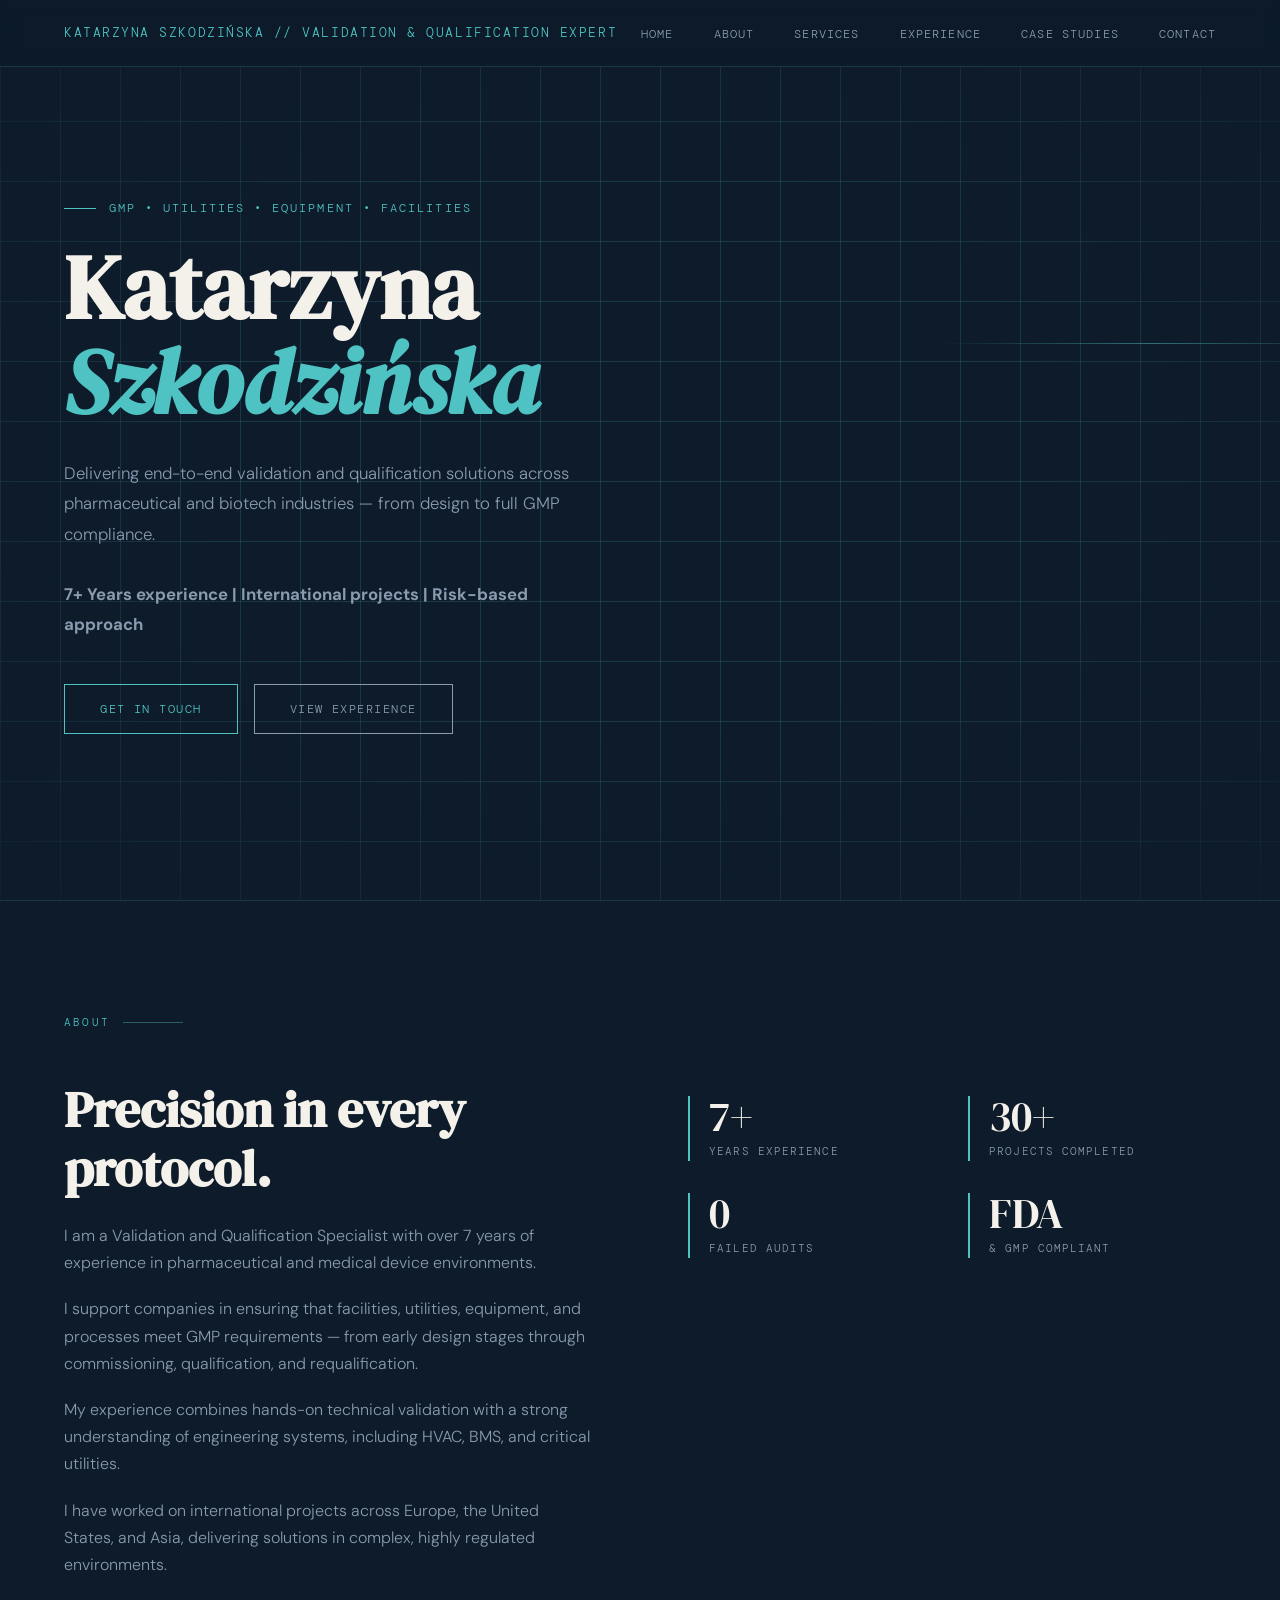
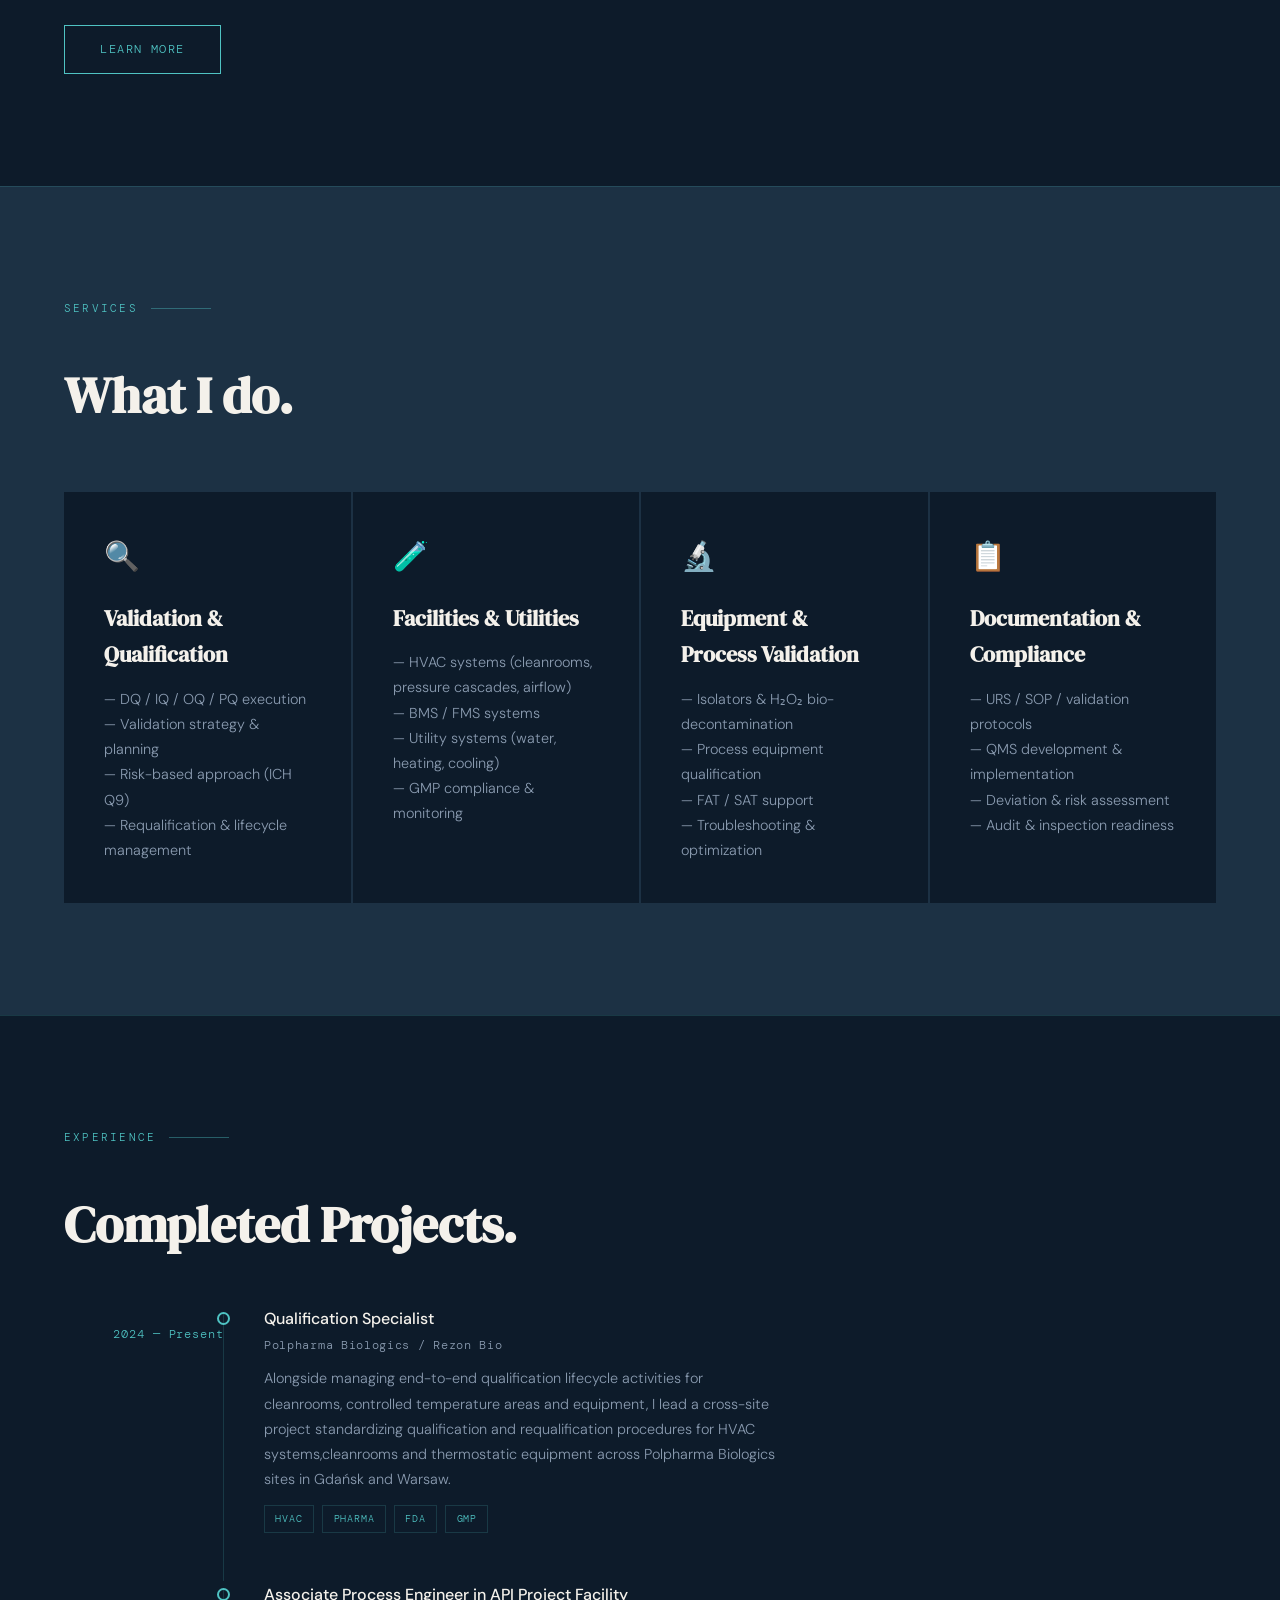
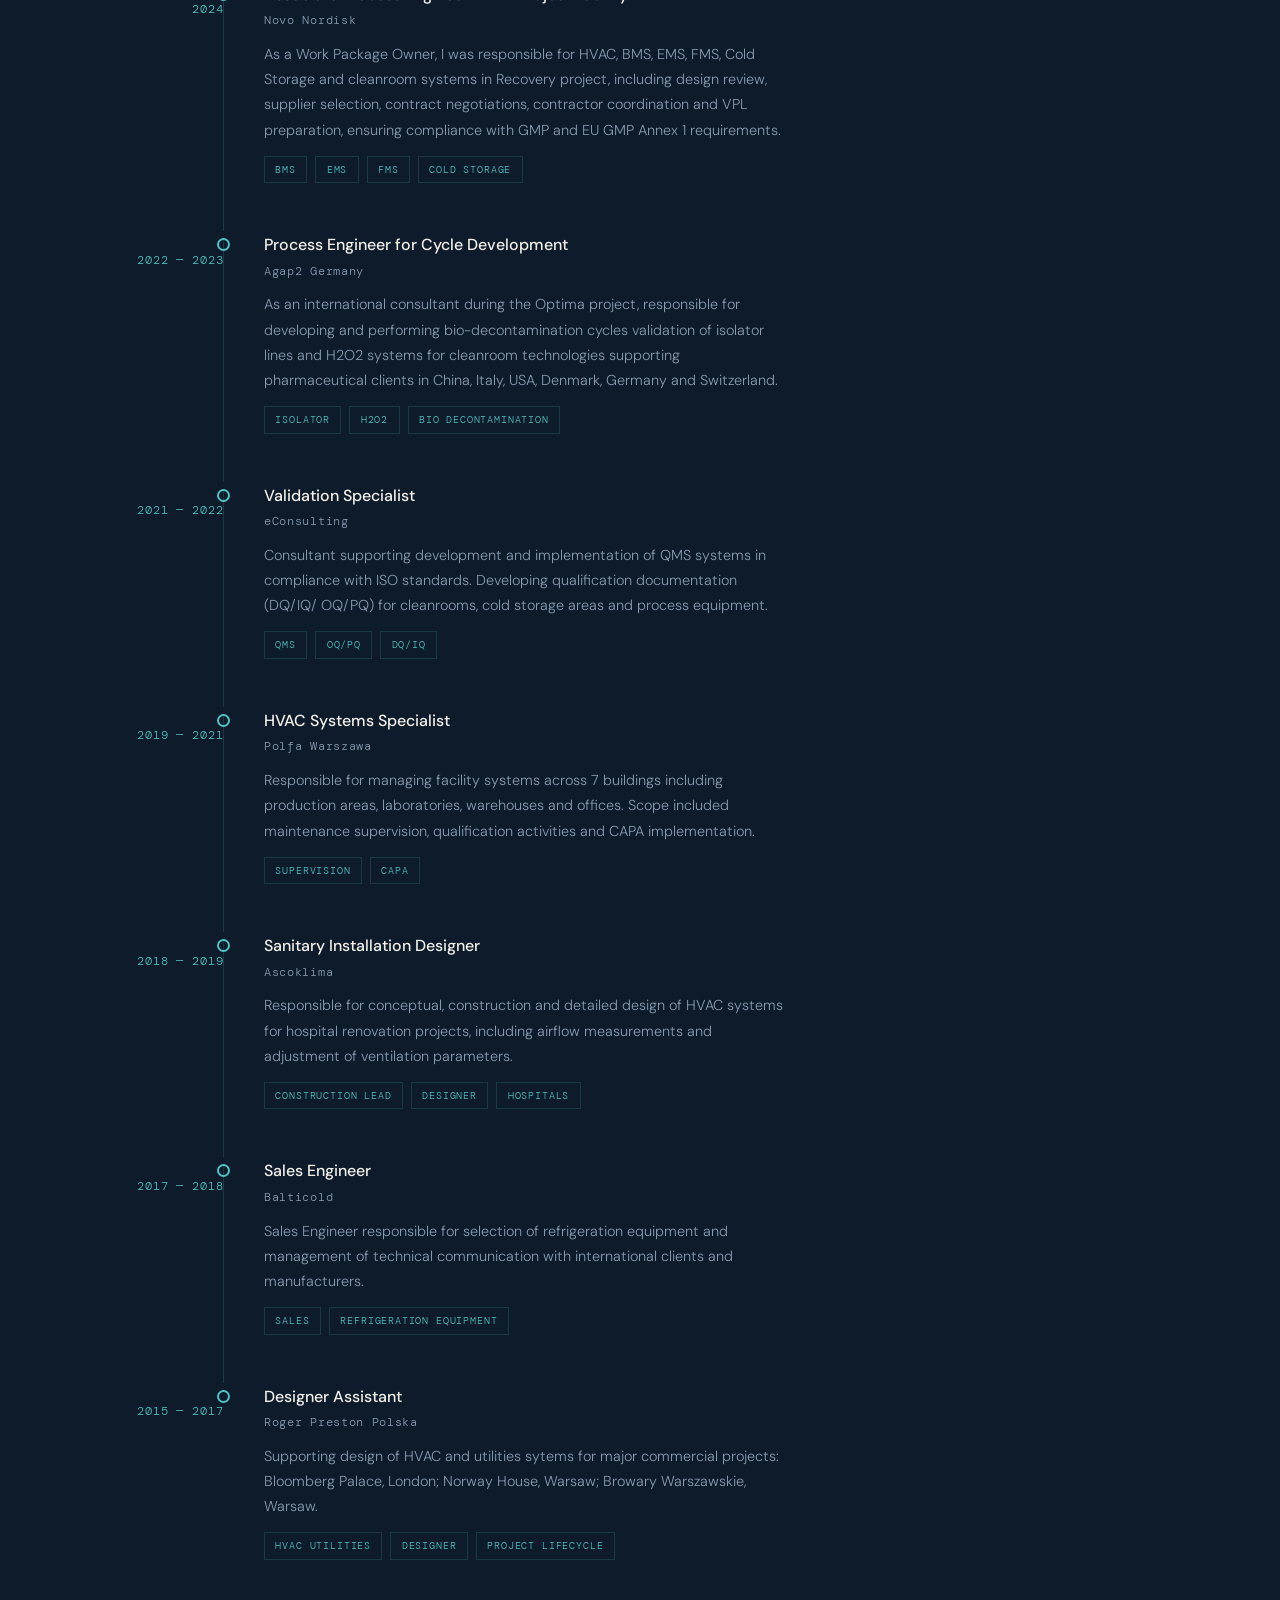
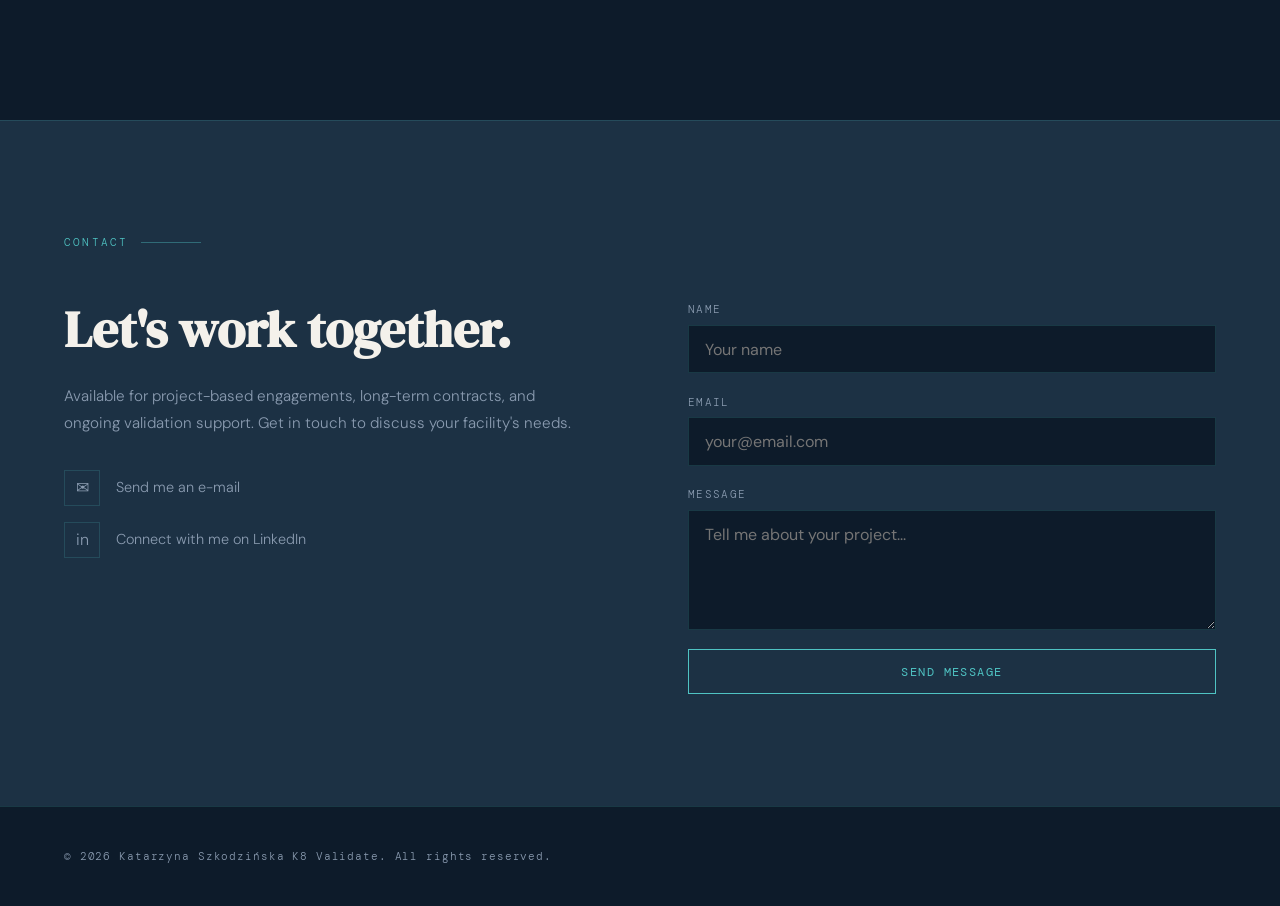
==== commit 942ae0f4: "Update index.html" ====
--- a/index.html
+++ b/index.html
@@ -1,13 +1,14 @@
 <!DOCTYPE html>
 <html lang="en">
 <head>
-  <link rel="icon" type="image/png" href="assets/favicon.png">
+  
   <meta charset="UTF-8" />
   <meta name="viewport" content="width=device-width, initial-scale=1.0"/>
   <title>K8 VALIDATE</title>
   <link rel="preconnect" href="https://fonts.googleapis.com">
   <link href="https://fonts.googleapis.com/css2?family=DM+Serif+Display:ital@0;1&family=DM+Mono:wght@300;400;500&family=DM+Sans:wght@300;400;500&display=swap" rel="stylesheet">
   <link rel="stylesheet" href="style.css">
+  <link rel="icon" type="image/png" href="assets/favicon.png">
 </head>
 <body>
 
@@ -39,7 +40,7 @@
       <p class="hero-sub">
 
         Delivering end-to-end validation and qualification solutions across pharmaceutical and biotech industries — from design to full GMP compliance.
-        <br><br> <strong> 7+ years experience | International projects | Risk-based approach </strong>
+        <br><br> <strong> 7+ Years experience  |  International projects  |  Risk-based approach </strong>
 
       </p>
       <div class="hero-buttons">
